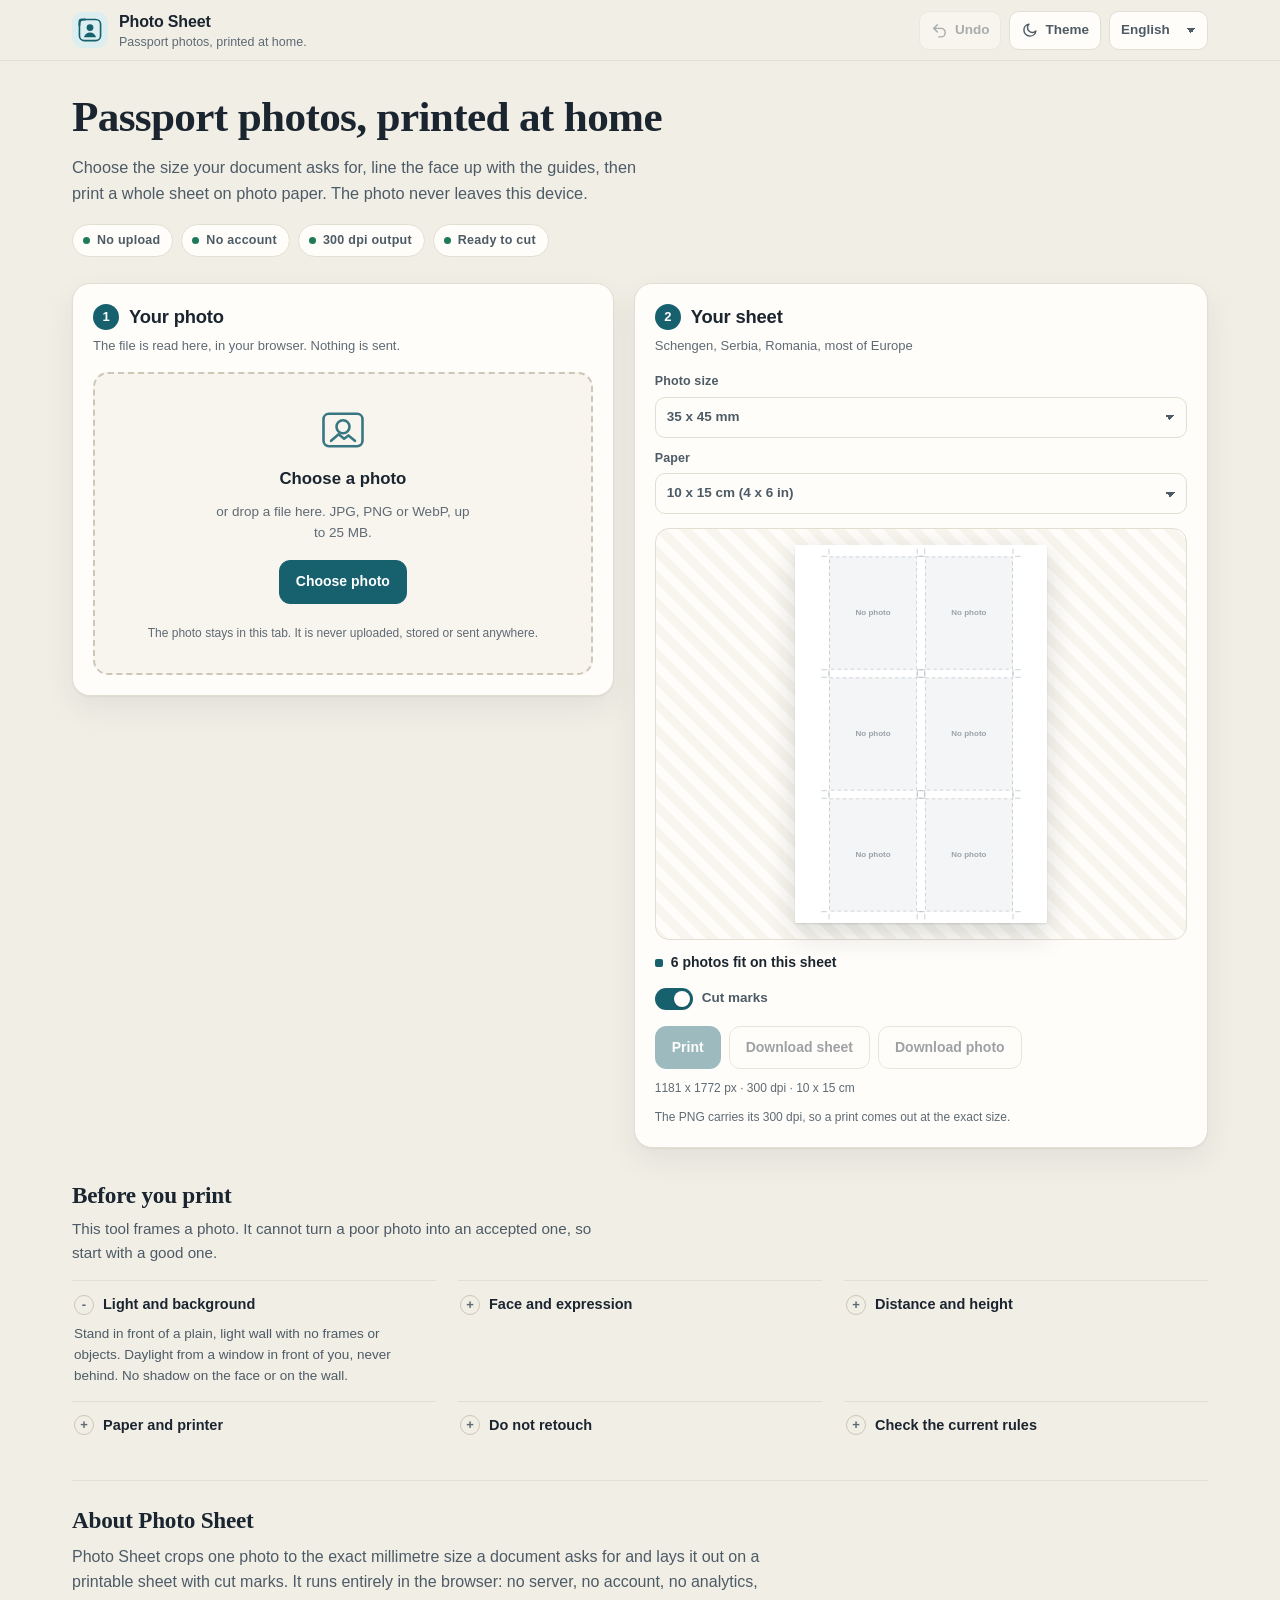
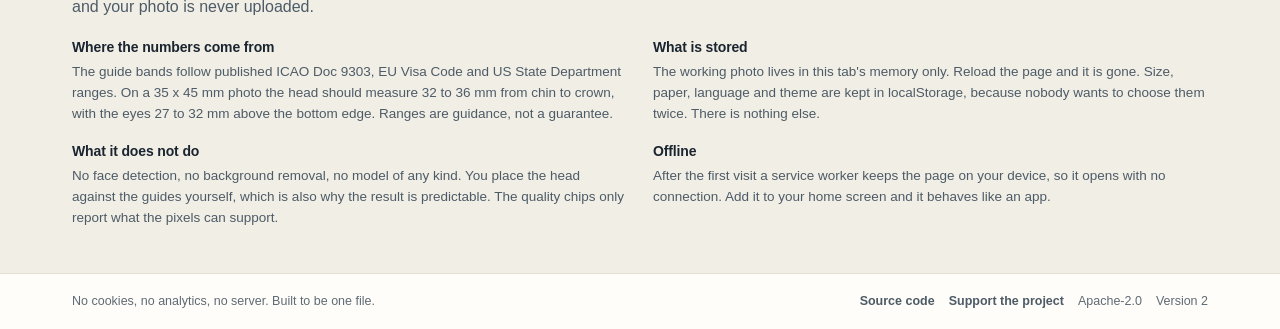
==== index.html @ 42c824bd "Name the sheet download in millimetres and serve pages network first The file was called 100x150cm, " ====
<!DOCTYPE html>
<html lang="en" data-version="2">
<head>
<meta charset="utf-8">
<meta name="viewport" content="width=device-width, initial-scale=1, viewport-fit=cover">
<meta name="color-scheme" content="light dark">
<meta name="theme-color" content="#17616f">
<title>Photo Sheet · passport and ID photos, printed at home</title>
<meta name="description" content="Crop a photo to 35 x 45 mm, 30 x 40 mm or 51 x 51 mm with millimetre guides, then print a full 10 x 15 sheet at 300 dpi. The photo never leaves your browser.">
<meta name="author" content="Kristian Mario Miskovic (TekiDeki)">
<meta name="robots" content="index, follow">
<link rel="canonical" href="https://tekideki.github.io/Photo-Sheet/">
<meta property="og:type" content="website">
<meta property="og:site_name" content="Photo Sheet">
<meta property="og:title" content="Photo Sheet · passport photos, printed at home">
<meta property="og:description" content="Line the face up with millimetre guides, print a 10 x 15 sheet at 300 dpi. No upload, no account, no server.">
<meta property="og:url" content="https://tekideki.github.io/Photo-Sheet/">
<meta property="og:image" content="https://tekideki.github.io/Photo-Sheet/screenshots/og.png">
<meta property="og:image:width" content="1200">
<meta property="og:image:height" content="630">
<meta property="og:locale" content="en_GB">
<meta property="og:locale:alternate" content="ro_RO">
<meta property="og:locale:alternate" content="sr_RS">
<meta name="twitter:card" content="summary_large_image">
<meta name="twitter:title" content="Photo Sheet · passport photos, printed at home">
<meta name="twitter:description" content="Crop to the exact size your document asks for, then print a full sheet. Everything stays in your browser.">
<meta name="twitter:image" content="https://tekideki.github.io/Photo-Sheet/screenshots/og.png">
<link rel="manifest" href="manifest.json">
<link rel="icon" href="favicon.ico" sizes="32x32">
<link rel="icon" href="icons/icon.svg" type="image/svg+xml">
<link rel="apple-touch-icon" href="apple-touch-icon.png">
<style>
/* Photo Sheet · TekiDeki - styles
 * SPDX-License-Identifier: Apache-2.0
 * Copyright 2026 Kristian Mario Miskovic (TekiDeki)
 * No external font, no icon font, no CDN. Everything below is local.
 */

:root {
  --bg: #f1eee6;
  --panel: #fffdf9;
  --panel-2: #f8f5ee;
  --line: #e3ded2;
  --line-strong: #cec6b6;
  --ink: #1b2530;
  --ink-soft: #4d5b66;
  --ink-muted: #5e6a74;
  --accent: #17616f;
  --accent-hover: #124f5b;
  --accent-soft: #dceef0;
  --on-accent: #ffffff;
  --ok: #1f7a5c;
  --ok-soft: #e1f2ea;
  --warn: #a8641a;
  --warn-soft: #f8ecd9;
  --bad: #b3261e;
  --bad-soft: #fbe4e1;
  --stage: #242b32;
  --paper: #ffffff;
  --shadow: 0 1px 2px rgba(27, 37, 48, 0.05), 0 12px 30px rgba(27, 37, 48, 0.07);
  --radius: 18px;
  --radius-sm: 11px;
  --sans: -apple-system, BlinkMacSystemFont, "Segoe UI", Roboto, "Helvetica Neue", Arial, sans-serif;
  --serif: "Iowan Old Style", "Palatino Linotype", Palatino, Georgia, serif;
  --mono: ui-monospace, SFMono-Regular, Menlo, Consolas, "Liberation Mono", monospace;
  color-scheme: light;
}

.theme-dark {
  --bg: #0f1518;
  --panel: #161f23;
  --panel-2: #121a1e;
  --line: #243138;
  --line-strong: #36454d;
  --ink: #e9eff2;
  --ink-soft: #b3c0c7;
  --ink-muted: #81919a;
  --accent: #6cc7d4;
  --accent-hover: #8ad6e0;
  --accent-soft: #14343a;
  --on-accent: #08262b;
  --ok: #5ecfa9;
  --ok-soft: #102e28;
  --warn: #e0a34a;
  --warn-soft: #33270f;
  --bad: #f2978f;
  --bad-soft: #361a18;
  --stage: #080c0e;
  --shadow: 0 1px 2px rgba(0, 0, 0, 0.3), 0 16px 34px rgba(0, 0, 0, 0.28);
  color-scheme: dark;
}

* { box-sizing: border-box; }

html { -webkit-text-size-adjust: 100%; }

body {
  margin: 0;
  background: var(--bg);
  color: var(--ink);
  font-family: var(--sans);
  font-size: 16px;
  line-height: 1.55;
  -webkit-font-smoothing: antialiased;
}

h1, h2, h3 { margin: 0; line-height: 1.2; letter-spacing: -0.01em; }

p { margin: 0; }

a { color: var(--accent); text-decoration-thickness: 1px; text-underline-offset: 2px; }

button, input, select, summary { font: inherit; color: inherit; }

svg { display: block; }

.sr-only {
  position: absolute !important;
  width: 1px; height: 1px;
  padding: 0; margin: -1px;
  overflow: hidden; clip: rect(0 0 0 0); white-space: nowrap; border: 0;
}

.skip-link {
  position: absolute; left: 12px; top: -48px; z-index: 60;
  padding: 10px 16px; border-radius: 0 0 10px 10px;
  background: var(--accent); color: var(--on-accent); font-weight: 600;
  text-decoration: none; transition: top 0.15s ease;
}
.skip-link:focus { top: 0; }

/* ----------------------------------------------------------------- topbar */

.topbar {
  position: sticky; top: 0; z-index: 40;
  background: color-mix(in srgb, var(--bg) 88%, transparent);
  backdrop-filter: saturate(1.4) blur(12px);
  border-bottom: 1px solid var(--line);
}
.topbar-inner {
  max-width: 1180px; margin: 0 auto;
  padding: 10px 22px;
  display: flex; align-items: center; gap: 16px;
}
.brand {
  display: flex; align-items: center; gap: 11px;
  color: var(--ink); text-decoration: none; margin-right: auto; min-width: 0;
}
.brand-mark {
  width: 36px; height: 36px; flex: 0 0 36px;
  display: grid; place-items: center;
  border-radius: 11px;
  background: var(--accent-soft); color: var(--accent);
}
.brand-mark svg { width: 26px; height: 26px; }
.brand-text { display: flex; flex-direction: column; min-width: 0; }
.brand-text > span:first-child { font-weight: 700; letter-spacing: -0.01em; }
.brand-tagline {
  font-size: 12.5px; color: var(--ink-muted); line-height: 1.25;
  white-space: nowrap; overflow: hidden; text-overflow: ellipsis;
}
.topbar-actions { display: flex; align-items: center; gap: 8px; }

.icon-btn {
  display: inline-flex; align-items: center; gap: 7px;
  padding: 8px 11px; border-radius: 10px;
  border: 1px solid var(--line); background: var(--panel);
  color: var(--ink-soft); font-size: 13.5px; font-weight: 600;
  cursor: pointer; transition: background 0.15s ease, border-color 0.15s ease, color 0.15s ease;
}
.icon-btn:hover:not(:disabled) { border-color: var(--line-strong); color: var(--ink); }
.icon-btn:disabled { opacity: 0.45; cursor: default; }
.icon-btn svg {
  width: 17px; height: 17px; fill: none; stroke: currentColor;
  stroke-width: 2; stroke-linecap: round; stroke-linejoin: round;
}
.theme-sun { display: none; }
.theme-dark .theme-sun { display: block; }
.theme-dark .theme-moon { display: none; }

select {
  appearance: none;
  padding: 8px 32px 8px 11px;
  border-radius: 10px;
  border: 1px solid var(--line);
  background-color: var(--panel);
  background-image: linear-gradient(45deg, transparent 50%, currentColor 50%), linear-gradient(135deg, currentColor 50%, transparent 50%);
  background-position: calc(100% - 16px) 52%, calc(100% - 11px) 52%;
  background-size: 5px 5px, 5px 5px;
  background-repeat: no-repeat;
  font-size: 13.5px; font-weight: 600; color: var(--ink-soft);
  cursor: pointer;
}

/* ------------------------------------------------------------------ layout */

.wrap { max-width: 1180px; margin: 0 auto; padding: 30px 22px 44px; }

.intro { max-width: 760px; margin: 0 0 26px; }
.intro h1 {
  font-family: var(--serif);
  font-size: clamp(1.75rem, 1.2rem + 2.3vw, 2.7rem);
  font-weight: 600;
  letter-spacing: -0.015em;
}
.lede { margin-top: 12px; color: var(--ink-soft); font-size: 1.02rem; max-width: 64ch; }
.lede.small { font-size: 0.95rem; }

.claims {
  list-style: none; margin: 18px 0 0; padding: 0;
  display: flex; flex-wrap: wrap; gap: 8px;
}
.claims li {
  display: inline-flex; align-items: center; gap: 7px;
  padding: 6px 12px 6px 10px;
  border-radius: 999px;
  background: var(--panel); border: 1px solid var(--line);
  font-size: 12.5px; font-weight: 600; color: var(--ink-soft);
  letter-spacing: 0.02em;
}
.claims li::before {
  content: ""; width: 7px; height: 7px; border-radius: 50%;
  background: var(--ok);
}

.workspace {
  display: grid;
  grid-template-columns: minmax(0, 1fr) minmax(0, 1.06fr);
  gap: 20px;
  align-items: start;
}

.panel {
  background: var(--panel);
  border: 1px solid var(--line);
  border-radius: var(--radius);
  padding: 20px;
  box-shadow: var(--shadow);
}

.panel-head { margin-bottom: 16px; }
.panel-head h2 {
  display: flex; align-items: center; gap: 10px;
  font-size: 1.15rem; font-weight: 700;
}
.step {
  display: grid; place-items: center;
  width: 26px; height: 26px; flex: 0 0 26px;
  border-radius: 50%;
  background: var(--accent); color: var(--on-accent);
  font-size: 13px; font-weight: 700;
  font-variant-numeric: tabular-nums;
}
.panel-sub { margin-top: 6px; font-size: 13px; color: var(--ink-muted); }

/* ---------------------------------------------------------------- dropzone */

.drop {
  display: flex; flex-direction: column; align-items: center; justify-content: center;
  gap: 10px; text-align: center;
  min-height: 300px; padding: 30px 22px;
  border: 2px dashed var(--line-strong);
  border-radius: 15px;
  background: var(--panel-2);
  transition: border-color 0.15s ease, background 0.15s ease;
}
.drop.dragover { border-color: var(--accent); background: var(--accent-soft); }
.drop.is-hidden { display: none; }
.drop-icon { color: var(--accent); opacity: 0.85; }
.drop-icon svg { width: 52px; height: 52px; }
.drop strong { font-size: 1.05rem; }
.drop-hint { font-size: 13.5px; color: var(--ink-muted); max-width: 34ch; }
.drop .btn { margin-top: 6px; }

/* ------------------------------------------------------------------- stage */

.stage {
  display: flex; justify-content: center;
  padding: 14px;
  border-radius: 14px;
  background:
    radial-gradient(circle at 20% 0%, rgba(255, 255, 255, 0.06), transparent 60%),
    var(--stage);
}
#stageCanvas {
  display: block;
  max-width: 100%;
  height: auto;
  border-radius: 3px;
  cursor: grab;
  touch-action: none;
  box-shadow: 0 6px 22px rgba(0, 0, 0, 0.35);
}
#stageCanvas:active { cursor: grabbing; }

.stage-tools { display: flex; flex-wrap: wrap; gap: 7px; margin-top: 12px; }

.zoom-row {
  display: grid;
  grid-template-columns: auto 30px minmax(0, 1fr) 30px auto;
  align-items: center; gap: 9px;
  margin-top: 12px;
}
.zoom-row label { font-size: 13px; font-weight: 600; color: var(--ink-soft); }
.round-btn {
  width: 30px; height: 30px; border-radius: 50%;
  border: 1px solid var(--line); background: var(--panel-2);
  color: var(--ink-soft); font-size: 17px; font-weight: 600; line-height: 1;
  cursor: pointer; display: grid; place-items: center;
}
.round-btn:hover { border-color: var(--line-strong); color: var(--ink); }
input[type="range"] {
  -webkit-appearance: none; appearance: none;
  width: 100%; height: 26px; background: transparent; cursor: pointer;
}
input[type="range"]::-webkit-slider-runnable-track {
  height: 5px; border-radius: 999px; background: var(--line-strong);
}
input[type="range"]::-webkit-slider-thumb {
  -webkit-appearance: none; appearance: none;
  width: 19px; height: 19px; margin-top: -7px;
  border-radius: 50%; background: var(--accent);
  border: 2px solid var(--panel);
  box-shadow: 0 1px 4px rgba(0, 0, 0, 0.25);
}
input[type="range"]::-moz-range-track { height: 5px; border-radius: 999px; background: var(--line-strong); }
input[type="range"]::-moz-range-thumb {
  width: 17px; height: 17px; border-radius: 50%;
  background: var(--accent); border: 2px solid var(--panel);
}
.zoom-value {
  font-family: var(--mono); font-size: 12.5px; color: var(--ink-soft);
  min-width: 46px; text-align: right;
}

.chips { list-style: none; display: flex; flex-wrap: wrap; gap: 7px; margin: 12px 0 0; padding: 0; }
.chip {
  display: inline-flex; align-items: center; gap: 7px;
  padding: 5px 11px; border-radius: 999px;
  border: 1px solid var(--line);
  background: var(--panel-2);
  font-size: 12.5px; font-weight: 600; color: var(--ink-soft);
}
.chip .dot { width: 7px; height: 7px; border-radius: 50%; background: var(--ink-muted); }
.chip[data-state="good"] { border-color: color-mix(in srgb, var(--ok) 35%, var(--line)); }
.chip[data-state="good"] .dot { background: var(--ok); }
.chip[data-state="warn"] { background: var(--warn-soft); border-color: color-mix(in srgb, var(--warn) 35%, var(--line)); }
.chip[data-state="warn"] .dot { background: var(--warn); }
.chip[data-state="bad"] { background: var(--bad-soft); border-color: color-mix(in srgb, var(--bad) 40%, var(--line)); }
.chip[data-state="bad"] .dot { background: var(--bad); }

.hint { margin-top: 10px; font-size: 12.5px; color: var(--ink-muted); }

/* ------------------------------------------------------------------ sheet */

.fields { display: grid; gap: 11px; margin-bottom: 14px; }
.field { display: grid; gap: 5px; }
.field > span { font-size: 12.5px; font-weight: 700; color: var(--ink-soft); letter-spacing: 0.01em; }
.field select { width: 100%; padding-top: 9px; padding-bottom: 9px; }
.field-custom {
  grid-template-columns: 1fr 1fr; gap: 9px;
  padding: 10px; border-radius: 12px; background: var(--panel-2); border: 1px solid var(--line);
}
.sub-field { display: grid; gap: 4px; }
.sub-field span { font-size: 12px; color: var(--ink-muted); font-weight: 600; }
input[type="number"] {
  width: 100%; padding: 8px 10px;
  border-radius: 9px; border: 1px solid var(--line);
  background: var(--panel); color: var(--ink);
  font-variant-numeric: tabular-nums;
}

.sheet-stage {
  display: flex; justify-content: center;
  padding: 16px;
  border-radius: 14px;
  background:
    repeating-linear-gradient(45deg, var(--panel-2) 0 9px, var(--panel) 9px 18px);
  border: 1px solid var(--line);
}
#sheetCanvas {
  display: block; max-width: 100%; height: auto;
  background: var(--paper);
  box-shadow: 0 10px 30px rgba(20, 30, 40, 0.16), 0 1px 2px rgba(20, 30, 40, 0.12);
  border-radius: 2px;
}

.count {
  margin-top: 12px; font-size: 14px; font-weight: 600; color: var(--ink);
  display: flex; align-items: center; gap: 8px;
}
.count::before {
  content: ""; width: 8px; height: 8px; border-radius: 2px;
  background: var(--accent);
}

.toggles { display: flex; flex-wrap: wrap; gap: 18px; margin: 14px 0 4px; }
.toggles-stage { margin: 12px 0 0; }
.switch { display: inline-flex; align-items: center; gap: 9px; font-size: 13.5px; font-weight: 600; color: var(--ink-soft); cursor: pointer; }
.switch input { position: absolute; opacity: 0; width: 1px; height: 1px; }
.switch-track {
  position: relative; width: 38px; height: 22px; flex: 0 0 38px;
  border-radius: 999px; background: var(--line-strong);
  transition: background 0.15s ease;
}
.switch-track::after {
  content: ""; position: absolute; top: 3px; left: 3px;
  width: 16px; height: 16px; border-radius: 50%;
  background: var(--panel);
  box-shadow: 0 1px 3px rgba(0, 0, 0, 0.2);
  transition: transform 0.15s ease;
}
.switch input:checked + .switch-track { background: var(--accent); }
.switch input:checked + .switch-track::after { transform: translateX(16px); }
.switch input:focus-visible + .switch-track { outline: 2px solid var(--accent); outline-offset: 2px; }

.actions { display: flex; flex-wrap: wrap; gap: 8px; margin-top: 16px; }

.btn {
  display: inline-flex; align-items: center; justify-content: center; gap: 7px;
  padding: 10px 16px;
  border-radius: 11px;
  border: 1px solid var(--line-strong);
  background: var(--panel);
  color: var(--ink);
  font-size: 14px; font-weight: 650;
  cursor: pointer;
  transition: background 0.15s ease, border-color 0.15s ease, transform 0.05s ease;
}
.btn:hover:not(:disabled) { border-color: var(--ink-muted); }
.btn:active:not(:disabled) { transform: translateY(1px); }
.btn:disabled { opacity: 0.42; cursor: not-allowed; }
.btn-primary {
  background: var(--accent); border-color: var(--accent); color: var(--on-accent);
}
.btn-primary:hover:not(:disabled) { background: var(--accent-hover); border-color: var(--accent-hover); }
.btn-sm { padding: 7px 12px; font-size: 13px; border-radius: 9px; }
.btn-quiet { border-color: transparent; background: transparent; color: var(--ink-muted); }
.btn-quiet:hover:not(:disabled) { color: var(--ink); background: var(--panel-2); }

.tiny { font-size: 12px; color: var(--ink-muted); margin-top: 10px; }

/* ------------------------------------------------------------------- tips */

.tips { margin-top: 34px; }
.tips h2 { font-family: var(--serif); font-size: 1.45rem; font-weight: 600; }
.tips .lede { margin-top: 8px; margin-bottom: 16px; }
.tips-grid {
  display: grid; grid-template-columns: repeat(3, minmax(0, 1fr));
  gap: 0 22px;
}
.tips details {
  border-top: 1px solid var(--line);
  padding: 12px 2px 14px;
}
.tips summary {
  cursor: pointer; font-weight: 650; font-size: 14.5px;
  list-style: none; display: flex; align-items: center; gap: 9px;
}
.tips summary::-webkit-details-marker { display: none; }
.tips summary::before {
  content: "+"; width: 18px; height: 18px; flex: 0 0 18px;
  display: grid; place-items: center;
  border-radius: 50%; border: 1px solid var(--line-strong);
  font-size: 13px; line-height: 1; color: var(--ink-muted);
}
.tips details[open] summary::before { content: "-"; }
.tips details p { margin-top: 8px; font-size: 13.5px; color: var(--ink-soft); max-width: 46ch; }

/* ------------------------------------------------------------------ about */

.about {
  margin-top: 30px; padding-top: 26px;
  border-top: 1px solid var(--line);
}
.about h2 { font-family: var(--serif); font-size: 1.45rem; font-weight: 600; }
.about > p { margin-top: 10px; color: var(--ink-soft); max-width: 78ch; }
.about-grid {
  display: grid; grid-template-columns: repeat(2, minmax(0, 1fr));
  gap: 18px 26px; margin-top: 20px;
}
.about-grid h3 { font-size: 14px; font-weight: 700; }
.about-grid p { margin-top: 6px; font-size: 13.5px; color: var(--ink-soft); }

/* ------------------------------------------------------------------- foot */

.foot { border-top: 1px solid var(--line); background: var(--panel); }
.foot-inner {
  max-width: 1180px; margin: 0 auto; padding: 18px 22px;
  display: flex; flex-wrap: wrap; align-items: center; gap: 10px 22px;
  font-size: 12.5px; color: var(--ink-muted);
}
.foot-note { margin-right: auto; }
.foot-links { display: flex; flex-wrap: wrap; align-items: center; gap: 14px; }
.foot-links a { color: var(--ink-soft); text-decoration: none; font-weight: 600; }
.foot-links a:hover { color: var(--accent); }

/* ------------------------------------------------------------------ toast */

.toast {
  position: fixed; left: 50%; bottom: 22px; z-index: 50;
  transform: translate(-50%, 16px);
  padding: 10px 18px; border-radius: 999px;
  background: var(--ink); color: var(--bg);
  font-size: 13.5px; font-weight: 600;
  opacity: 0; pointer-events: none;
  transition: opacity 0.18s ease, transform 0.18s ease;
  box-shadow: 0 10px 26px rgba(0, 0, 0, 0.25);
}
.toast.is-on { opacity: 1; transform: translate(-50%, 0); }

/* ------------------------------------------------------------------- misc */

:focus-visible { outline: 3px solid var(--accent); outline-offset: 2px; border-radius: 6px; }

[hidden] { display: none !important; }

@media (prefers-reduced-motion: reduce) {
  * { transition-duration: 0.01ms !important; animation-duration: 0.01ms !important; }
}

/* ------------------------------------------------------------- responsive */

@media (max-width: 980px) {
  .workspace { grid-template-columns: minmax(0, 1fr); }
  .tips-grid { grid-template-columns: repeat(2, minmax(0, 1fr)); }
}

@media (max-width: 720px) {
  .wrap { padding: 22px 15px 34px; }
  .topbar-inner { padding: 9px 15px; gap: 10px; }
  .icon-btn span { display: none; }
  .icon-btn { padding: 8px 9px; }
  .brand-tagline { display: none; }
  .panel { padding: 16px; border-radius: 15px; }
  .drop { min-height: 250px; padding: 24px 16px; }
  .about-grid { grid-template-columns: minmax(0, 1fr); }
  .tips-grid { grid-template-columns: minmax(0, 1fr); }
  #stageCanvas { max-height: 60vh; width: auto; }
}

@media (max-width: 430px) {
  .zoom-row { grid-template-columns: 30px minmax(0, 1fr) 30px auto; }
  .zoom-row label { grid-column: 1 / -1; }
  .btn { padding: 10px 13px; font-size: 13.5px; }
  .field-custom { grid-template-columns: minmax(0, 1fr); }
}

/* ------------------------------------------------------------------ print */

@page { size: 100mm 150mm; margin: 0; }

.print-area { display: none; }

@media print {
  html, body { margin: 0; padding: 0; background: #fff; }
  body > *:not(.print-area) { display: none !important; }
  .print-area { display: block !important; }
  .print-area img { display: block; width: 100%; height: 100%; }
}
</style>
<style id="pageStyle">@page { size: 100mm 150mm; margin: 0; }</style>
<script type="application/ld+json">
{"@context":"https://schema.org","@type":"WebApplication","name":"Photo Sheet","applicationCategory":"MultimediaApplication","operatingSystem":"Any (web browser)","url":"https://tekideki.github.io/Photo-Sheet/","description":"Passport and ID photo cropper with millimetre guides that prints a ready to cut sheet at 300 dpi. Photos never leave the browser.","offers":{"@type":"Offer","price":"0","priceCurrency":"EUR"},"author":{"@type":"Person","name":"Kristian Mario Miskovic","alternateName":"TekiDeki"},"license":"https://www.apache.org/licenses/LICENSE-2.0","isAccessibleForFree":true}
</script>
</head>
<body>

<a class="skip-link" href="#main" data-i18n="skipToContent">Skip to content</a>

<header class="topbar">
  <div class="topbar-inner">
    <a class="brand" href="#main">
      <span class="brand-mark" aria-hidden="true">
        <svg viewBox="0 0 32 32"><rect x="3" y="3" width="26" height="26" rx="6" fill="none" stroke="currentColor" stroke-width="2"/><circle cx="16" cy="13" r="4.2" fill="currentColor"/><path d="M8.5 25c1.2-4 4-6 7.5-6s6.3 2 7.5 6" fill="currentColor"/><path d="M3 10V6a3 3 0 0 1 3-3h4" fill="none" stroke="currentColor" stroke-width="2.4" stroke-linecap="round"/></svg>
      </span>
      <span class="brand-text">
        <span>Photo Sheet</span>
        <span class="brand-tagline" data-i18n="tagline">Passport photos, printed at home.</span>
      </span>
    </a>

    <div class="topbar-actions">
      <button type="button" class="icon-btn" id="undoBtn" disabled data-i18n-title="undoTip" title="Undo the last crop change">
        <svg viewBox="0 0 24 24" aria-hidden="true"><path d="M9 14 4 9l5-5"/><path d="M4 9h10a6 6 0 0 1 0 12h-3"/></svg>
        <span data-i18n="undo">Undo</span>
      </button>
      <button type="button" class="icon-btn" id="themeBtn" data-i18n-title="themeToggle" title="Switch light or dark theme">
        <svg class="theme-moon" viewBox="0 0 24 24" aria-hidden="true"><path d="M21 12.8A8.5 8.5 0 1 1 11.2 3a6.8 6.8 0 0 0 9.8 9.8Z"/></svg>
        <svg class="theme-sun" viewBox="0 0 24 24" aria-hidden="true"><circle cx="12" cy="12" r="4"/><path d="M12 2v2M12 20v2M2 12h2M20 12h2M4.9 4.9l1.4 1.4M17.7 17.7l1.4 1.4M19.1 4.9l-1.4 1.4M6.3 17.7l-1.4 1.4"/></svg>
        <span data-i18n="theme">Theme</span>
      </button>
      <label class="sr-only" for="langSelect" data-i18n="language">Language</label>
      <select id="langSelect" aria-label="Language" data-i18n-aria-label="language">
        <option value="en">English</option>
        <option value="ro">Română</option>
        <option value="sr-latn">Srpski</option>
        <option value="sr-cyrl">Српски</option>
      </select>
    </div>
  </div>
</header>

<main id="main" class="wrap">

  <section class="intro">
    <h1 data-i18n="h1">Passport photos, printed at home</h1>
    <p class="lede" data-i18n="lede">Choose the size your document asks for, line the face up with the guides, then print a whole sheet on photo paper. The photo never leaves this device.</p>
    <ul class="claims">
      <li data-i18n="claimNoUpload">No upload</li>
      <li data-i18n="claimNoAccount">No account</li>
      <li data-i18n="claim300">300 dpi output</li>
      <li data-i18n="claimPaper">Ready to cut</li>
    </ul>
  </section>

  <div class="workspace">

    <section class="panel panel-photo" id="photoPanel" aria-labelledby="photoHead">
      <header class="panel-head">
        <h2 id="photoHead"><span class="step" aria-hidden="true">1</span><span data-i18n="step1">Your photo</span></h2>
        <p class="panel-sub" data-i18n="step1Sub">Nothing is uploaded. The file is read locally by the browser.</p>
      </header>

      <div class="drop" id="dropZone">
        <div class="drop-icon" aria-hidden="true">
          <svg viewBox="0 0 48 48"><rect x="6" y="9" width="36" height="30" rx="5" fill="none" stroke="currentColor" stroke-width="2.4"/><circle cx="24" cy="21" r="6" fill="none" stroke="currentColor" stroke-width="2.4"/><path d="M13 34l7-6 5 4 4-3 6 5" fill="none" stroke="currentColor" stroke-width="2.4" stroke-linecap="round" stroke-linejoin="round"/></svg>
        </div>
        <strong data-i18n="dropTitle">Choose a photo</strong>
        <span class="drop-hint" data-i18n="dropHint">or drop a file here. JPG, PNG or WebP, up to 25 MB.</span>
        <button type="button" class="btn btn-primary" id="pickBtn" data-i18n="pickBtn">Choose photo</button>
        <input type="file" id="fileInput" class="sr-only" accept="image/jpeg,image/png,image/webp,image/*" aria-label="Photo file" data-i18n-aria-label="fileAria">
        <p class="tiny" data-i18n="dropPrivacy">The photo stays in this tab. It is never uploaded, stored or sent anywhere.</p>
      </div>

      <div class="stage-block" id="stageBlock" hidden>
        <div class="stage" id="stage">
          <canvas id="stageCanvas" tabindex="0" role="img" aria-label="Crop preview" data-i18n-aria-label="stageAria"></canvas>
        </div>

        <div class="stage-tools">
          <button type="button" class="btn btn-sm" id="rotateBtn" data-i18n="rotateBtn">Rotate 90</button>
          <button type="button" class="btn btn-sm" id="flipBtn" data-i18n="flipBtn">Flip</button>
          <button type="button" class="btn btn-sm" id="resetBtn" data-i18n="resetBtn">Reset crop</button>
          <button type="button" class="btn btn-sm btn-quiet" id="replaceBtn" data-i18n="replaceBtn">Replace</button>
          <button type="button" class="btn btn-sm btn-quiet" id="removeBtn" data-i18n="removeBtn">Remove</button>
        </div>

        <div class="zoom-row">
          <label for="zoomRange" data-i18n="zoomLabel">Zoom</label>
          <button type="button" class="round-btn" id="zoomOutBtn" data-i18n-aria-label="zoomOutAria" aria-label="Zoom out">-</button>
          <input type="range" id="zoomRange" min="1" max="3" step="0.01" value="1" data-i18n-aria-label="zoomLabel" aria-label="Zoom">
          <button type="button" class="round-btn" id="zoomInBtn" data-i18n-aria-label="zoomInAria" aria-label="Zoom in">+</button>
          <output class="zoom-value" id="zoomValue" for="zoomRange">100%</output>
        </div>

        <ul class="chips" id="chips">
          <li class="chip" id="chipResolution" data-state="good"><span class="dot" aria-hidden="true"></span><span class="chip-text">Full resolution</span></li>
          <li class="chip" id="chipBackground" data-state="good"><span class="dot" aria-hidden="true"></span><span class="chip-text">Background even</span></li>
          <li class="chip" id="chipSharpness" data-state="good"><span class="dot" aria-hidden="true"></span><span class="chip-text">Sharp</span></li>
        </ul>

        <div class="toggles toggles-stage">
          <label class="switch">
            <input type="checkbox" id="guidesToggle" checked>
            <span class="switch-track" aria-hidden="true"></span>
            <span data-i18n="guidesToggle">Guides</span>
          </label>
        </div>

        <p class="hint" data-i18n="hintDrag">Drag the photo to move it. Arrow keys nudge, Shift moves further.</p>
      </div>
    </section>

    <section class="panel panel-sheet" id="sheetPanel" aria-labelledby="sheetHead">
      <header class="panel-head">
        <h2 id="sheetHead"><span class="step" aria-hidden="true">2</span><span data-i18n="step2">Your sheet</span></h2>
        <p class="panel-sub" id="presetNote">Schengen, Serbia, Romania, most of Europe</p>
      </header>

      <div class="fields">
        <label class="field">
          <span data-i18n="presetLabel">Photo size</span>
          <select id="presetSelect"></select>
        </label>
        <div class="field field-custom" id="customField" hidden>
          <label class="sub-field">
            <span data-i18n="customW">Width (mm)</span>
            <input type="number" id="customW" min="15" max="150" step="0.5" value="35" inputmode="decimal">
          </label>
          <label class="sub-field">
            <span data-i18n="customH">Height (mm)</span>
            <input type="number" id="customH" min="15" max="150" step="0.5" value="45" inputmode="decimal">
          </label>
        </div>
        <label class="field">
          <span data-i18n="sheetLabel">Paper</span>
          <select id="sheetSelect"></select>
        </label>
      </div>

      <div class="sheet-stage" id="sheetStage">
        <canvas id="sheetCanvas" role="img" aria-label="Sheet preview" data-i18n-aria-label="sheetAria"></canvas>
      </div>

      <p class="count" id="countText">6 photos fit on this sheet</p>

      <div class="toggles">
        <label class="switch">
          <input type="checkbox" id="cutMarksToggle" checked>
          <span class="switch-track" aria-hidden="true"></span>
          <span data-i18n="cutMarksToggle">Cut marks</span>
        </label>
      </div>

      <div class="actions">
        <button type="button" class="btn btn-primary" id="printBtn" disabled data-i18n="printBtn">Print</button>
        <button type="button" class="btn" id="sheetBtn" disabled data-i18n="sheetBtn">Download sheet</button>
        <button type="button" class="btn" id="photoBtn" disabled data-i18n="photoBtn">Download photo</button>
      </div>

      <p class="tiny" id="sizeText">1181 x 1772 px · 300 dpi · 10 x 15 cm</p>
      <p class="tiny" data-i18n="downloadNote">The PNG carries its 300 dpi, so a print comes out at the exact size.</p>
    </section>
  </div>

  <section class="tips" aria-labelledby="tipsHead">
    <h2 id="tipsHead" data-i18n="tipsTitle">Before you print</h2>
    <p class="lede small" data-i18n="tipsIntro">This tool frames a photo. It cannot turn a poor photo into an accepted one, so start with a good one.</p>
    <div class="tips-grid">
      <details open>
        <summary data-i18n="tip1t">Light and background</summary>
        <p data-i18n="tip1b">Stand in front of a plain, light wall with no picture frames or door frames. Daylight from a window in front of you, never behind. No shadow on the face or on the wall.</p>
      </details>
      <details>
        <summary data-i18n="tip2t">Face and expression</summary>
        <p data-i18n="tip2b">Look straight into the lens, mouth closed, neutral expression, both eyes visible. Hair away from the eyebrows. No glasses for EU documents since 2015.</p>
      </details>
      <details>
        <summary data-i18n="tip3t">Distance and height</summary>
        <p data-i18n="tip3b">Ask someone to hold the phone at your eye level, about 1.5 m away, and to step back until your head and shoulders fill the frame. A selfie at arm's length distorts the face.</p>
      </details>
      <details>
        <summary data-i18n="tip4t">Paper and printer</summary>
        <p data-i18n="tip4b">Use glossy or matte photo paper at 10 x 15 cm and print at 100 percent. Turn off "fit to page". Plain office paper is not accepted.</p>
      </details>
      <details>
        <summary data-i18n="tip5t">Do not retouch</summary>
        <p data-i18n="tip5b">No smoothing, no whitened eyes, no replaced background. Retouched photos are rejected. Cropping and scaling are fine, changing the face is not.</p>
      </details>
      <details>
        <summary data-i18n="tip6t">Check the current rules</summary>
        <p data-i18n="tip6b">Rules differ by country and change over time. The authority that issues your document decides. When in doubt, ask them before you print twenty copies.</p>
      </details>
    </div>
  </section>

  <section class="about" id="about" aria-labelledby="aboutHead">
    <h2 id="aboutHead" data-i18n="aboutTitle">About Photo Sheet</h2>
    <p data-i18n="aboutBody">Photo Sheet crops one photo to the exact millimetre size a document asks for and lays it out on a printable sheet with cut marks. It runs entirely in the browser: no server, no account, no analytics, and no network request after the page loads.</p>
    <div class="about-grid">
      <div>
        <h3 data-i18n="aboutRangesT">Where the numbers come from</h3>
        <p data-i18n="aboutRanges">The guide bands follow published ICAO Doc 9303, EU Visa Code and US State Department ranges. On a 35 x 45 mm photo the head should measure 32 to 36 mm from chin to crown, with the eyes 27 to 32 mm above the bottom edge. Ranges are guidance, not a guarantee.</p>
      </div>
      <div>
        <h3 data-i18n="aboutPrivacyT">What is stored</h3>
        <p data-i18n="aboutPrivacy">The working photo lives in this tab's memory only. Reload the page and it is gone. Size, paper, language and theme are kept in localStorage, because nobody wants to choose them twice. There is nothing else.</p>
      </div>
      <div>
        <h3 data-i18n="aboutLimitsT">What it does not do</h3>
        <p data-i18n="aboutLimits">No face detection, no background removal, no AI. You place the head against the guides yourself, which is also why the result is predictable. The quality chips only report what the pixels can support.</p>
      </div>
      <div>
        <h3 data-i18n="aboutOfflineT">Offline</h3>
        <p data-i18n="aboutOffline">After the first visit a service worker keeps the page on your device, so it opens with no connection. Add it to your home screen and it behaves like an app.</p>
      </div>
    </div>
  </section>

</main>

<footer class="foot">
  <div class="foot-inner">
    <p class="foot-note" data-i18n="footerNote">No cookies, no analytics, no server. Built to be one file.</p>
    <p class="foot-links">
      <a href="https://github.com/TekiDeki/Photo-Sheet" target="_blank" rel="noopener noreferrer" data-i18n="source">Source code</a>
      <a href="https://paypal.me/TekiDeki" target="_blank" rel="noopener noreferrer" data-i18n="support">Support the project</a>
      <span data-i18n="licenseShort">Apache-2.0</span>
      <span id="versionText">Version 1</span>
    </p>
  </div>
</footer>

<div class="toast" id="toast" role="status" aria-live="polite"></div>

<div class="print-area" id="printArea" aria-hidden="true">
  <img id="printImage" alt="">
</div>

<script>
/* Photo Sheet · TekiDeki - crop and print maths
 * SPDX-License-Identifier: Apache-2.0
 * Copyright 2026 Kristian Mario Miskovic (TekiDeki)
 *
 * Pure functions only. No DOM, no storage, no network. The page and the Node
 * test suite load exactly this file, so the numbers the browser prints are the
 * numbers the tests check.
 */
(function (root, factory) {
  if (typeof module === 'object' && module.exports) {
    module.exports = factory();
  } else {
    root.PS = factory();
  }
}(typeof self !== 'undefined' ? self : this, function () {
  'use strict';

  var MM_PER_INCH = 25.4;
  var DPI = 300;
  var MAX_ZOOM = 3;
  var MIN_ZOOM = 1;

  /* Photo standards. Distances in millimetres.
   * head: chin to crown. eye: from the bottom edge. gap: crown to top edge.
   * Ranges come from published ICAO, EU Visa Code and US State Department
   * guidance; the issuing authority always has the last word. */
  var PRESETS = [
    {
      id: 'std35',
      key: 'preset35',
      w: 35,
      h: 45,
      headMin: 32,
      headMax: 36,
      eyeMin: 27,
      eyeMax: 32,
      gapMin: 2,
      gapMax: 5
    },
    {
      id: 'us51',
      key: 'presetUS',
      w: 51,
      h: 51,
      headMin: 25,
      headMax: 35,
      eyeMin: 28,
      eyeMax: 35,
      gapMin: 2,
      gapMax: 6
    },
    {
      id: 'ro30',
      key: 'presetRO',
      w: 30,
      h: 40,
      headMin: 28,
      headMax: 32,
      eyeMin: 24,
      eyeMax: 28,
      gapMin: 2,
      gapMax: 5
    }
  ];

  var SHEETS = [
    { id: 's10x15', key: 'sheet10x15', w: 100, h: 150, short: '10 x 15 cm' },
    { id: 's13x18', key: 'sheet13x18', w: 130, h: 180, short: '13 x 18 cm' },
    { id: 'a4', key: 'sheetA4', w: 210, h: 297, short: 'A4' }
  ];

  function round(value, places) {
    var factor = Math.pow(10, places || 0);
    return Math.round(value * factor) / factor;
  }

  function mmToPx(mm, dpi) {
    return Math.round(mm * (dpi || DPI) / MM_PER_INCH);
  }

  function pxToMm(px, dpi) {
    return px * MM_PER_INCH / (dpi || DPI);
  }

  function clamp(value, low, high) {
    if (value < low) return low;
    if (value > high) return high;
    return value;
  }

  function customPreset(widthMm, heightMm) {
    var w = clamp(Number(widthMm) || 35, 15, 150);
    var h = clamp(Number(heightMm) || 45, 15, 150);
    return {
      id: 'custom',
      key: 'presetCustom',
      w: w,
      h: h,
      headMin: round(h * 0.71, 1),
      headMax: round(h * 0.8, 1),
      eyeMin: round(h * 0.6, 1),
      eyeMax: round(h * 0.71, 1),
      gapMin: round(h * 0.044, 1),
      gapMax: round(h * 0.111, 1)
    };
  }

  function getPreset(id, customW, customH) {
    for (var i = 0; i < PRESETS.length; i++) {
      if (PRESETS[i].id === id) return PRESETS[i];
    }
    return customPreset(customW, customH);
  }

  function getSheet(id) {
    for (var i = 0; i < SHEETS.length; i++) {
      if (SHEETS[i].id === id) return SHEETS[i];
    }
    return SHEETS[0];
  }

  /* Three horizontal guides, in millimetres from the top edge:
   * where the crown, the eyes and the chin should land. */
  function guides(preset) {
    return {
      crown: [preset.gapMin, preset.gapMax],
      eyes: [preset.h - preset.eyeMax, preset.h - preset.eyeMin],
      chin: [preset.gapMin + preset.headMin, preset.gapMax + preset.headMax]
    };
  }

  /* How many photos fit, and where. Margins and gaps in millimetres. */
  function layout(preset, sheet, margin, gap) {
    var m = typeof margin === 'number' ? margin : 4;
    var g = typeof gap === 'number' ? gap : 3;
    var usableW = sheet.w - 2 * m;
    var usableH = sheet.h - 2 * m;
    var cols = Math.floor((usableW + g) / (preset.w + g));
    var rows = Math.floor((usableH + g) / (preset.h + g));
    if (cols < 0) cols = 0;
    if (rows < 0) rows = 0;
    var count = cols * rows;
    var blockW = cols > 0 ? cols * preset.w + (cols - 1) * g : 0;
    var blockH = rows > 0 ? rows * preset.h + (rows - 1) * g : 0;
    var x0 = (sheet.w - blockW) / 2;
    var y0 = (sheet.h - blockH) / 2;
    var cells = [];
    for (var r = 0; r < rows; r++) {
      for (var c = 0; c < cols; c++) {
        cells.push({
          x: round(x0 + c * (preset.w + g), 3),
          y: round(y0 + r * (preset.h + g), 3),
          w: preset.w,
          h: preset.h
        });
      }
    }
    return {
      cols: cols,
      rows: rows,
      count: count,
      blockW: round(blockW, 3),
      blockH: round(blockH, 3),
      x0: round(x0, 3),
      y0: round(y0, 3),
      cells: cells,
      margin: m,
      gap: g
    };
  }

  function rotatedSize(w, h, rot) {
    var turns = ((rot % 360) + 360) % 360;
    if (turns % 180 === 0) return { w: w, h: h };
    return { w: h, h: w };
  }

  /* Scale that makes the photo exactly cover the frame at zoom 1. */
  function coverScale(imgW, imgH, frameW, frameH, rot) {
    var size = rotatedSize(imgW, imgH, rot);
    if (!size.w || !size.h) return 1;
    return Math.max(frameW / size.w, frameH / size.h);
  }

  function clampZoom(zoom) {
    return clamp(Number(zoom) || 1, MIN_ZOOM, MAX_ZOOM);
  }

  function normalizeRot(rot) {
    return ((Number(rot) || 0) % 360 + 360) % 360;
  }

  /* Offsets are stored as a fraction of the frame, so a preview and a 413 px
   * export land on the same part of the photo. */
  function clampOffset(tf, imgW, imgH, frameW, frameH) {
    var zoom = clampZoom(tf.zoom);
    var scale = coverScale(imgW, imgH, frameW, frameH, tf.rot) * zoom;
    var size = rotatedSize(imgW, imgH, tf.rot);
    var slackX = Math.max(0, (size.w * scale - frameW) / 2) / frameW;
    var slackY = Math.max(0, (size.h * scale - frameH) / 2) / frameH;
    var x = clamp(Number(tf.ox) || 0, -slackX, slackX);
    var y = clamp(Number(tf.oy) || 0, -slackY, slackY);
    return { x: x === 0 ? 0 : x, y: y === 0 ? 0 : y };
  }

  function defaultTransform() {
    return { zoom: 1, ox: 0, oy: 0, rot: 0, flip: false };
  }

  function sanitizeTransform(input, imgW, imgH, frameW, frameH) {
    var tf = input || {};
    var out = {
      zoom: clampZoom(tf.zoom),
      ox: Number(tf.ox) || 0,
      oy: Number(tf.oy) || 0,
      rot: normalizeRot(tf.rot),
      flip: !!tf.flip
    };
    var clamped = clampOffset(out, imgW, imgH, frameW, frameH);
    out.ox = clamped.x === 0 ? 0 : clamped.x;
    out.oy = clamped.y === 0 ? 0 : clamped.y;
    return out;
  }

  /* Draw one cell. The frame is in device pixels and the context origin must
   * already sit at the cell's top left corner. */
  function drawFrame(ctx, image, frameW, frameH, tf) {
    var zoom = clampZoom(tf.zoom);
    var scale = coverScale(image.width, image.height, frameW, frameH, tf.rot) * zoom;
    ctx.save();
    ctx.translate(frameW / 2 + (Number(tf.ox) || 0) * frameW,
                  frameH / 2 + (Number(tf.oy) || 0) * frameH);
    ctx.rotate(normalizeRot(tf.rot) * Math.PI / 180);
    ctx.scale(tf.flip ? -scale : scale, scale);
    ctx.drawImage(image, -image.width / 2, -image.height / 2);
    ctx.restore();
  }

  /* Is there enough source detail for the exported print? */
  function resolution(imgW, imgH, frameW, frameH, zoom, rot) {
    var scale = coverScale(imgW, imgH, frameW, frameH, rot) * clampZoom(zoom);
    /* Source pixels available for every printed pixel. Below one means the
     * printer would be inventing detail. */
    var perOutput = 1 / scale;
    var state = perOutput >= 0.98 ? 'good' : perOutput >= 0.67 ? 'warn' : 'bad';
    return {
      perOutput: round(perOutput, 2),
      state: state,
      megapixels: round(imgW * imgH / 1000000, 1)
    };
  }

  /* ---- small statistics helpers used by the quality checks ---- */

  function stats(values) {
    var n = values.length;
    if (!n) return { mean: 0, sd: 0, min: 0, max: 0 };
    var sum = 0, i;
    for (i = 0; i < n; i++) sum += values[i];
    var mean = sum / n;
    var acc = 0;
    for (i = 0; i < n; i++) {
      var d = values[i] - mean;
      acc += d * d;
    }
    var min = values[0], max = values[0];
    for (i = 1; i < n; i++) {
      if (values[i] < min) min = values[i];
      if (values[i] > max) max = values[i];
    }
    return { mean: mean, sd: Math.sqrt(acc / n), min: min, max: max };
  }

  /* Uniform background test, one sample set per corner of the crop.
   * Comparing the corners is robust: a strand of hair in one corner is normal,
   * while a wall that is bright on one side and grey on the other is not. */
  function background(regions) {
    if (!regions || !regions.length) return { mean: 0, score: 0, spread: 0, state: 'warn', light: false };
    var means = [];
    var worst = 0;
    var all = 0;
    var count = 0;
    for (var r = 0; r < regions.length; r++) {
      var pixels = regions[r] || [];
      if (!pixels.length) continue;
      var lum = [];
      for (var i = 0; i < pixels.length; i++) {
        var p = pixels[i];
        lum.push(0.2126 * p[0] + 0.7152 * p[1] + 0.0722 * p[2]);
      }
      var s = stats(lum);
      means.push(s.mean);
      if (s.sd > worst) worst = s.sd;
      all += s.mean * lum.length;
      count += lum.length;
    }
    if (!means.length) return { mean: 0, score: 0, spread: 0, state: 'warn', light: false };
    var spread = Math.max.apply(null, means) - Math.min.apply(null, means);
    var mean = all / count;
    var state = 'good';
    if (worst > 30 || spread > 42) state = 'bad';
    else if (worst > 18 || spread > 24) state = 'warn';
    return {
      mean: round(mean, 0),
      score: round(worst, 1),
      spread: round(spread, 1),
      state: state,
      light: mean >= 150
    };
  }

  /* Variance of the Laplacian on a greyscale crop, a cheap sharpness hint.
   * gray: flat array of 0..255 values, width and height included. */
  function sharpness(gray, width, height) {
    if (!width || !height || gray.length < width * height) return { score: 0, state: 'warn' };
    var total = 0, total2 = 0, count = 0;
    for (var y = 1; y < height - 1; y++) {
      for (var x = 1; x < width - 1; x++) {
        var i = y * width + x;
        var lap = 4 * gray[i] - gray[i - 1] - gray[i + 1] - gray[i - width] - gray[i + width];
        total += lap;
        total2 += lap * lap;
        count++;
      }
    }
    if (!count) return { score: 0, state: 'warn' };
    var mean = total / count;
    var variance = total2 / count - mean * mean;
    var state = variance >= 120 ? 'good' : variance >= 45 ? 'warn' : 'bad';
    return { score: round(variance, 1), state: state };
  }

  /* ---- PNG resolution metadata ---- */

  var CRC_TABLE = null;

  function crcTable() {
    if (CRC_TABLE) return CRC_TABLE;
    var table = new Uint32Array(256);
    for (var n = 0; n < 256; n++) {
      var c = n;
      for (var k = 0; k < 8; k++) {
        c = (c & 1) ? (0xEDB88320 ^ (c >>> 1)) : (c >>> 1);
      }
      table[n] = c >>> 0;
    }
    CRC_TABLE = table;
    return table;
  }

  function crc32(bytes) {
    var table = crcTable();
    var crc = 0xFFFFFFFF;
    for (var i = 0; i < bytes.length; i++) {
      crc = table[(crc ^ bytes[i]) & 0xFF] ^ (crc >>> 8);
    }
    return (crc ^ 0xFFFFFFFF) >>> 0;
  }

  function u32(value) {
    return [value >>> 24 & 255, value >>> 16 & 255, value >>> 8 & 255, value & 255];
  }

  /* Insert a pHYs chunk right after IHDR so viewers and printers know the
   * physical size of the PNG. Without it a 413 x 531 file is just pixels. */
  function pngWithDpi(bytes, dpi) {
    if (!bytes || bytes.length < 33) return bytes;
    var signature = [137, 80, 78, 71, 13, 10, 26, 10];
    for (var i = 0; i < 8; i++) {
      if (bytes[i] !== signature[i]) return bytes;
    }
    var ppm = Math.round((dpi || DPI) / 0.0254);
    var type = [112, 72, 89, 115]; /* pHYs */
    var data = u32(ppm).concat(u32(ppm)).concat([1]);
    var chunk = u32(9).concat(type).concat(data);
    var crc = crc32(new Uint8Array(chunk.slice(4)));
    chunk = chunk.concat(u32(crc));
    var head = Array.prototype.slice.call(bytes, 0, 33);
    var tail = Array.prototype.slice.call(bytes, 33);
    return new Uint8Array(head.concat(chunk, tail));
  }

  function formatBytes(bytes) {
    if (bytes < 1024) return bytes + ' B';
    if (bytes < 1024 * 1024) return round(bytes / 1024, 0) + ' kB';
    return round(bytes / (1024 * 1024), 1) + ' MB';
  }

  return {
    MM_PER_INCH: MM_PER_INCH,
    DPI: DPI,
    MIN_ZOOM: MIN_ZOOM,
    MAX_ZOOM: MAX_ZOOM,
    PRESETS: PRESETS,
    SHEETS: SHEETS,
    mmToPx: mmToPx,
    pxToMm: pxToMm,
    clamp: clamp,
    round: round,
    getPreset: getPreset,
    getSheet: getSheet,
    customPreset: customPreset,
    guides: guides,
    layout: layout,
    rotatedSize: rotatedSize,
    coverScale: coverScale,
    clampZoom: clampZoom,
    clampOffset: clampOffset,
    normalizeRot: normalizeRot,
    defaultTransform: defaultTransform,
    sanitizeTransform: sanitizeTransform,
    drawFrame: drawFrame,
    resolution: resolution,
    stats: stats,
    background: background,
    sharpness: sharpness,
    crc32: crc32,
    pngWithDpi: pngWithDpi,
    formatBytes: formatBytes
  };
}));
</script>
<script>
/* Generated by build.py from src/i18n/locales.json. Do not edit. */
window.TD_LOCALES = {
  "en": {"aboutBody": "Photo Sheet crops one photo to the exact millimetre size a document asks for and lays it out on a printable sheet with cut marks. It runs entirely in the browser: no server, no account, no analytics, and your photo is never uploaded.", "aboutLimits": "No face detection, no background removal, no model of any kind. You place the head against the guides yourself, which is also why the result is predictable. The quality chips only report what the pixels can support.", "aboutLimitsT": "What it does not do", "aboutOffline": "After the first visit a service worker keeps the page on your device, so it opens with no connection. Add it to your home screen and it behaves like an app.", "aboutOfflineT": "Offline", "aboutPrivacy": "The working photo lives in this tab's memory only. Reload the page and it is gone. Size, paper, language and theme are kept in localStorage, because nobody wants to choose them twice. There is nothing else.", "aboutPrivacyT": "What is stored", "aboutRanges": "The guide bands follow published ICAO Doc 9303, EU Visa Code and US State Department ranges. On a 35 x 45 mm photo the head should measure 32 to 36 mm from chin to crown, with the eyes 27 to 32 mm above the bottom edge. Ranges are guidance, not a guarantee.", "aboutRangesT": "Where the numbers come from", "aboutTitle": "About Photo Sheet", "bgBad": "Edges not plain", "bgDark": "Background looks dark", "bgGood": "Background even", "bgTipBad": "The top corners should be plain wall. A busy background, a shadow, or a crop that cuts into the hair shows up here.", "bgTipGood": "The edges look like a plain, evenly lit surface.", "bgWarn": "Background uneven", "claim300": "300 dpi output", "claimNoAccount": "No account", "claimNoUpload": "No upload", "claimPaper": "Ready to cut", "countMany": "{count} photos fit on this sheet", "countNone": "This size does not fit on the chosen paper.", "countOne": "1 photo fits on this sheet", "customH": "Height (mm)", "customW": "Width (mm)", "cutMarksToggle": "Cut marks", "downloadNote": "The PNG carries its 300 dpi, so a print comes out at the exact size.", "dropHint": "or drop a file here. JPG, PNG or WebP, up to 25 MB.", "dropPrivacy": "The photo stays in this tab. It is never uploaded, stored or sent anywhere.", "dropTitle": "Choose a photo", "emptyCell": "No photo", "errLoad": "The photo could not be opened.", "errSize": "That file is larger than 25 MB.", "errType": "That file is not an image. Use JPG, PNG or WebP.", "fileAria": "Choose a photo file", "flipBtn": "Flip", "footerNote": "No cookies, no analytics, no server. Built to be one file.", "guideChin": "chin", "guideCrown": "crown", "guideEyes": "eyes", "guidesToggle": "Guides", "h1": "Passport photos, printed at home", "hintDrag": "Drag the photo to move it. Arrow keys nudge, Shift moves further.", "language": "Interface language", "lede": "Choose the size your document asks for, line the face up with the guides, then print a whole sheet on photo paper. The photo never leaves this device.", "licenseShort": "Apache-2.0", "nothingToUndo": "Nothing to undo", "photoBtn": "Download photo", "pickBtn": "Choose photo", "preset35": "35 x 45 mm", "preset35Note": "Schengen, Serbia, Romania, most of Europe", "presetCustom": "Custom size", "presetCustomNote": "Enter the size your authority asks for.", "presetLabel": "Photo size", "presetRO": "30 x 40 mm", "presetRONote": "Romanian ID card, 3 x 4 cm", "presetUS": "51 x 51 mm", "presetUSNote": "United States, 2 x 2 inches", "printBtn": "Print", "removeBtn": "Remove", "replaceBtn": "Replace", "resBad": "Too small for print", "resGood": "Full resolution", "resTipBad": "The crop is enlarged a lot. Use a bigger photo or zoom out.", "resTipGood": "This crop has enough pixels for 300 dpi.", "resTipWarn": "The crop is slightly enlarged. Printable, a little softer.", "resWarn": "Slightly upscaled", "resetBtn": "Reset crop", "rotateBtn": "Rotate 90", "sharpBad": "May be blurry", "sharpGood": "Sharp", "sharpTipBad": "The crop looks soft. Hold still and use more light.", "sharpTipGood": "Edges in the crop look crisp.", "sharpWarn": "Slightly soft", "sheet10x15": "10 x 15 cm (4 x 6 in)", "sheet13x18": "13 x 18 cm (5 x 7 in)", "sheetA4": "A4 (21 x 29.7 cm)", "sheetAria": "Preview of the printed sheet", "sheetBtn": "Download sheet", "sheetLabel": "Paper", "sizeText": "{w} x {h} px · 300 dpi · {sheet}", "skipToContent": "Skip to content", "source": "Source code", "stageAria": "Crop preview. Drag to move the photo, arrow keys to nudge.", "step1": "Your photo", "step1Sub": "The file is read here, in your browser. Nothing is sent.", "step2": "Your sheet", "support": "Support the project", "tagline": "Passport photos, printed at home.", "theme": "Theme", "themeToggle": "Switch light or dark theme", "tip1b": "Stand in front of a plain, light wall with no frames or objects. Daylight from a window in front of you, never behind. No shadow on the face or on the wall.", "tip1t": "Light and background", "tip2b": "Look straight into the lens, mouth closed, neutral expression, both eyes visible. Hair away from the eyebrows. No glasses for EU documents since 2015.", "tip2t": "Face and expression", "tip3b": "Ask someone to hold the phone at your eye level, about 1.5 m away, until your head and shoulders fill the frame. A selfie at arm's length distorts the face.", "tip3t": "Distance and height", "tip4b": "Use glossy or matte photo paper at 10 x 15 cm and print at 100 percent. Turn off fit to page. Plain office paper is not accepted.", "tip4t": "Paper and printer", "tip5b": "No smoothing, no whitened eyes, no replaced background. Retouched photos are rejected. Cropping and scaling are fine, changing the face is not.", "tip5t": "Do not retouch", "tip6b": "Rules differ by country and change over time. The authority that issues your document decides. When in doubt, ask them before printing twenty copies.", "tip6t": "Check the current rules", "tipsIntro": "This tool frames a photo. It cannot turn a poor photo into an accepted one, so start with a good one.", "tipsTitle": "Before you print", "toastPhoto": "Photo saved", "toastPrint": "Preparing the sheet for print", "toastReady": "Photo loaded", "toastRemoved": "Photo removed", "toastSheet": "Sheet saved", "toastUndo": "Crop undone", "undo": "Undo", "undoTip": "Undo the last crop change", "versionText": "Version {version}", "zoomInAria": "Zoom in", "zoomLabel": "Zoom", "zoomOutAria": "Zoom out"},
  "ro": {"aboutBody": "Photo Sheet decupează o fotografie la dimensiunea exactă cerută de document și o așază pe o coală printabilă, cu linii de tăiere. Rulează complet în browser: fără server, fără cont, fără analytics, iar fotografia nu este urcată niciodată.", "aboutLimits": "Fără detectarea feței, fără eliminarea fundalului, fără modele. Tu așezi capul în ghidaje, iar de aceea rezultatul este previzibil. Etichetele de calitate raportează doar ce pot susține pixelii.", "aboutLimitsT": "Ce nu face", "aboutOffline": "După prima vizită, un service worker păstrează pagina pe dispozitiv, așa că se deschide fără conexiune. Adaugă-o pe ecranul principal și se comportă ca o aplicație.", "aboutOfflineT": "Offline", "aboutPrivacy": "Fotografia de lucru stă doar în memoria acestui tab. Reîncarci pagina și dispare. Dimensiunea, hârtia, limba și tema rămân în localStorage, pentru că nimeni nu vrea să le aleagă de două ori. Nimic altceva.", "aboutPrivacyT": "Ce se salvează", "aboutRanges": "Benzile de ghidaj urmează intervalele publicate în ICAO Doc 9303, Codul de Vize al UE și ghidurile Departamentului de Stat al SUA. La o fotografie de 35 x 45 mm, capul ar trebui să aibă între 32 și 36 mm de la bărbie la creștet, cu ochii la 27 până la 32 mm de marginea de jos. Intervalele sunt orientative, nu o garanție.", "aboutRangesT": "De unde vin cifrele", "aboutTitle": "Despre Photo Sheet", "bgBad": "Marginile nu sunt simple", "bgDark": "Fundalul pare închis", "bgGood": "Fundal uniform", "bgTipBad": "Colțurile de sus ar trebui să fie perete simplu. Un fundal aglomerat, o umbră sau un decupaj care intră în păr apar aici.", "bgTipGood": "Marginile arată ca o suprafață simplă, luminată uniform.", "bgWarn": "Fundal neuniform", "claim300": "Ieșire la 300 dpi", "claimNoAccount": "Fără cont", "claimNoUpload": "Fără upload", "claimPaper": "Gata de tăiat", "countMany": "Pe această coală încap {count} fotografii", "countNone": "Această dimensiune nu încape pe hârtia aleasă.", "countOne": "Pe această coală încape 1 fotografie", "customH": "Înălțime (mm)", "customW": "Lățime (mm)", "cutMarksToggle": "Linii de tăiere", "downloadNote": "PNG-ul are 300 dpi înscriși, așa că printul iese exact la dimensiunea cerută.", "dropHint": "sau trage fișierul aici. JPG, PNG sau WebP, până la 25 MB.", "dropPrivacy": "Fotografia rămâne în acest tab. Nu este urcată, salvată sau trimisă nicăieri.", "dropTitle": "Alege o fotografie", "emptyCell": "Fără fotografie", "errLoad": "Fotografia nu a putut fi deschisă.", "errSize": "Fișierul are mai mult de 25 MB.", "errType": "Fișierul nu este o imagine. Folosește JPG, PNG sau WebP.", "fileAria": "Alege un fișier fotografie", "flipBtn": "Oglindește", "footerNote": "Fără cookie-uri, fără analytics, fără server. Construit să fie un singur fișier.", "guideChin": "bărbie", "guideCrown": "creștet", "guideEyes": "ochi", "guidesToggle": "Ghidaje", "h1": "Fotografii pentru acte, printate acasă", "hintDrag": "Trage fotografia ca să o muți. Tastele săgeți mută fin, Shift mută mai mult.", "language": "Limba interfeței", "lede": "Alege dimensiunea cerută de document, aliniază fața cu ghidajele și printează o coală întreagă pe hârtie foto. Fotografia nu pleacă niciodată de pe acest dispozitiv.", "licenseShort": "Apache-2.0", "nothingToUndo": "Nu e nimic de anulat", "photoBtn": "Descarcă fotografia", "pickBtn": "Alege fotografia", "preset35": "35 x 45 mm", "preset35Note": "Schengen, Serbia, România, cea mai mare parte a Europei", "presetCustom": "Dimensiune personalizată", "presetCustomNote": "Introdu dimensiunea cerută de autoritatea ta.", "presetLabel": "Dimensiunea fotografiei", "presetRO": "30 x 40 mm", "presetRONote": "Carte de identitate românească, 3 x 4 cm", "presetUS": "51 x 51 mm", "presetUSNote": "Statele Unite, 2 x 2 inci", "printBtn": "Printează", "removeBtn": "Elimină", "replaceBtn": "Înlocuiește", "resBad": "Prea mică pentru print", "resGood": "Rezoluție completă", "resTipBad": "Decupajul este mult mărit. Folosește o fotografie mai mare sau micșorează zoomul.", "resTipGood": "Decupajul are destui pixeli pentru 300 dpi.", "resTipWarn": "Decupajul este puțin mărit. Se poate printa, dar e mai moale.", "resWarn": "Ușor mărită", "resetBtn": "Resetează decupajul", "rotateBtn": "Rotește 90", "sharpBad": "Posibil neclară", "sharpGood": "Clară", "sharpTipBad": "Decupajul pare moale. Stai nemișcat și folosește mai multă lumină.", "sharpTipGood": "Marginile din decupaj arată clar.", "sharpWarn": "Puțin moale", "sheet10x15": "10 x 15 cm (4 x 6 in)", "sheet13x18": "13 x 18 cm (5 x 7 in)", "sheetA4": "A4 (21 x 29,7 cm)", "sheetAria": "Previzualizarea colii de print", "sheetBtn": "Descarcă coala", "sheetLabel": "Hârtie", "sizeText": "{w} x {h} px · 300 dpi · {sheet}", "skipToContent": "Sari la conținut", "source": "Cod sursă", "stageAria": "Previzualizarea decupajului. Trage pentru a muta fotografia, tastele săgeți mută fin.", "step1": "Fotografia ta", "step1Sub": "Fișierul este citit aici, în browser. Nimic nu este trimis.", "step2": "Coala ta", "support": "Susține proiectul", "tagline": "Fotografii pentru acte, printate acasă.", "theme": "Temă", "themeToggle": "Comută tema deschisă sau închisă", "tip1b": "Stai în fața unui perete simplu și luminos, fără rame sau obiecte. Lumină de zi dintr-o fereastră din față, niciodată din spate. Fără umbre pe față sau pe perete.", "tip1t": "Lumină și fundal", "tip2b": "Privește drept în obiectiv, gura închisă, expresie neutră, ambii ochi vizibili. Părul lăsat departe de sprâncene. Fără ochelari pentru documentele UE din 2015.", "tip2t": "Față și expresie", "tip3b": "Roagă pe cineva să țină telefonul la nivelul ochilor, la aproximativ 1,5 m, până când capul și umerii umplu cadrul. Un selfie la lungimea brațului deformează fața.", "tip3t": "Distanță și înălțime", "tip4b": "Folosește hârtie foto lucioasă sau mată de 10 x 15 cm și printează la 100 la sută. Oprește opțiunea de potrivire la pagină. Hârtia simplă de birou nu este acceptată.", "tip4t": "Hârtie și imprimantă", "tip5b": "Fără netezire, fără albirea ochilor, fără fundal înlocuit. Fotografiile retușate sunt respinse. Decupajul și scalarea sunt permise, schimbarea feței nu.", "tip5t": "Fără retușuri", "tip6b": "Regulile diferă de la țară la țară și se schimbă în timp. Autoritatea care emite documentul decide. La dubii, întreabă înainte să printezi douăzeci de copii.", "tip6t": "Verifică regulile actuale", "tipsIntro": "Unealta încadrează o fotografie. Nu poate transforma o poză slabă într-una acceptată, deci pornește de la una bună.", "tipsTitle": "Înainte de print", "toastPhoto": "Fotografia a fost salvată", "toastPrint": "Se pregătește coala pentru print", "toastReady": "Fotografie încărcată", "toastRemoved": "Fotografie eliminată", "toastSheet": "Coala a fost salvată", "toastUndo": "Decupaj anulat", "undo": "Anulează", "undoTip": "Anulează ultima modificare a decupajului", "versionText": "Versiunea {version}", "zoomInAria": "Mărește", "zoomLabel": "Zoom", "zoomOutAria": "Micșorează"},
  "sr-latn": {"aboutBody": "Photo Sheet iseca jednu fotografiju na tačnu veličinu u milimetrima koju dokument traži i slaže je na tabak spreman za štampu, sa linijama rezanja. Radi potpuno u pregledaču: bez servera, bez naloga, bez analitike, i fotografija se nikada ne otprema.", "aboutLimits": "Bez prepoznavanja lica, bez uklanjanja pozadine, bez modela. Sam postavljaš glavu u vodiče, i zato je rezultat predvidljiv. Oznake kvaliteta samo javljaju šta pikseli mogu da podrže.", "aboutLimitsT": "Šta ne radi", "aboutOffline": "Posle prve posete service worker čuva stranicu na uređaju, pa se otvara i bez veze. Dodaj je na početni ekran i ponaša se kao aplikacija.", "aboutOfflineT": "Bez veze", "aboutPrivacy": "Radna fotografija živi samo u memoriji ovog taba. Osvježi stranicu i nestaje. Veličina, papir, jezik i tema ostaju u localStorage, jer niko ne želi da ih bira dva puta. Ništa drugo.", "aboutPrivacyT": "Šta se čuva", "aboutRanges": "Trake vodiča prate objavljene raspone iz ICAO Doc 9303, Viznog kodeksa EU i uputstava Stejt departmenta. Na fotografiji 35 x 45 mm glava treba da bude 32 do 36 mm od brade do temena, a oči 27 do 32 mm od donje ivice. Rasponi su smernica, ne garancija.", "aboutRangesT": "Odakle dolaze brojevi", "aboutTitle": "O alatki Photo Sheet", "bgBad": "Ivice nisu čiste", "bgDark": "Pozadina deluje tamno", "bgGood": "Pozadina ujednačena", "bgTipBad": "Gornji uglovi treba da budu ravan zid. Pretrpana pozadina, senka ili isečak koji ulazi u kosu pokazaće se ovde.", "bgTipGood": "Ivice izgledaju kao ravna, ravnomerno osvetljena površina.", "bgWarn": "Pozadina neujednačena", "claim300": "Izlaz na 300 dpi", "claimNoAccount": "Bez naloga", "claimNoUpload": "Bez otpremanja", "claimPaper": "Spremno za rezanje", "countMany": "Na ovaj tabak staje {count} fotografija", "countNone": "Ova veličina ne staje na izabrani papir.", "countOne": "Na ovaj tabak staje 1 fotografija", "customH": "Visina (mm)", "customW": "Širina (mm)", "cutMarksToggle": "Linije rezanja", "downloadNote": "PNG nosi svojih 300 dpi, pa štampa izlazi tačno na traženu veličinu.", "dropHint": "ili je prevuci ovde. JPG, PNG ili WebP, do 25 MB.", "dropPrivacy": "Fotografija ostaje u ovom tabu. Nikada se ne otprema, ne čuva i ne šalje nigde.", "dropTitle": "Izaberi fotografiju", "emptyCell": "Bez fotografije", "errLoad": "Fotografija nije mogla da se otvori.", "errSize": "Datoteka je veća od 25 MB.", "errType": "Ta datoteka nije slika. Koristi JPG, PNG ili WebP.", "fileAria": "Izaberi datoteku sa fotografijom", "flipBtn": "Zrcali", "footerNote": "Bez kolačića, bez analitike, bez servera. Napravljeno da bude jedna datoteka.", "guideChin": "brada", "guideCrown": "teme", "guideEyes": "oči", "guidesToggle": "Vodiči", "h1": "Fotografije za dokumenta, štampane kod kuće", "hintDrag": "Prevuci fotografiju da je pomeriš. Strelice pomeraju fino, Shift pomera više.", "language": "Jezik interfejsa", "lede": "Izaberi veličinu koju tvoj dokument traži, poravnaj lice sa vodičima i odštampaj ceo tabak na foto papiru. Fotografija nikada ne napušta ovaj uređaj.", "licenseShort": "Apache-2.0", "nothingToUndo": "Nema šta da se poništi", "photoBtn": "Preuzmi fotografiju", "pickBtn": "Izaberi fotografiju", "preset35": "35 x 45 mm", "preset35Note": "Šengen, Srbija, Rumunija, veći deo Evrope", "presetCustom": "Prilagođena veličina", "presetCustomNote": "Unesi veličinu koju tvoj organ traži.", "presetLabel": "Veličina fotografije", "presetRO": "30 x 40 mm", "presetRONote": "Rumunska lična karta, 3 x 4 cm", "presetUS": "51 x 51 mm", "presetUSNote": "Sjedinjene Države, 2 x 2 inča", "printBtn": "Štampaj", "removeBtn": "Ukloni", "replaceBtn": "Zameni", "resBad": "Premalo za štampu", "resGood": "Puna rezolucija", "resTipBad": "Isečak je mnogo uvećan. Koristi veću fotografiju ili smanji uvećanje.", "resTipGood": "Isečak ima dovoljno piksela za 300 dpi.", "resTipWarn": "Isečak je malo uvećan. Može da se štampa, ali je mekši.", "resWarn": "Malo uvećano", "resetBtn": "Poništi isecanje", "rotateBtn": "Rotiraj 90", "sharpBad": "Možda mutna", "sharpGood": "Oštra", "sharpTipBad": "Isečak deluje mekano. Stani mirno i koristi više svetla.", "sharpTipGood": "Ivice u isečku izgledaju oštro.", "sharpWarn": "Malo mekša", "sheet10x15": "10 x 15 cm (4 x 6 inča)", "sheet13x18": "13 x 18 cm (5 x 7 inča)", "sheetA4": "A4 (21 x 29,7 cm)", "sheetAria": "Pregled tabaka za štampu", "sheetBtn": "Preuzmi tabak", "sheetLabel": "Papir", "sizeText": "{w} x {h} px · 300 dpi · {sheet}", "skipToContent": "Pređi na sadržaj", "source": "Izvorni kod", "stageAria": "Pregled isečka. Prevuci da pomeriš fotografiju, strelice pomeraju fino.", "step1": "Tvoja fotografija", "step1Sub": "Datoteka se čita ovde, u pregledaču. Ništa se ne šalje.", "step2": "Tvoj tabak", "support": "Podrži projekat", "tagline": "Fotografije za dokumenta, štampane kod kuće.", "theme": "Tema", "themeToggle": "Prebaci svetlu ili tamnu temu", "tip1b": "Stani ispred ravnog, svetlog zida bez ramova i predmeta. Dnevno svetlo kroz prozor ispred tebe, nikada iza. Bez senke na licu ili na zidu.", "tip1t": "Svetlo i pozadina", "tip2b": "Gledaj pravo u objektiv, usta zatvorena, neutralan izraz, oba oka vidljiva. Kosa sklonjena sa obrva. Bez naočara za dokumente EU od 2015.", "tip2t": "Lice i izraz", "tip3b": "Zamoli nekoga da drži telefon u visini tvojih očiju, oko 1,5 m dalje, dok glava i ramena ne ispune kadar. Selfi na dužini ruke iskrivljuje lice.", "tip3t": "Rastojanje i visina", "tip4b": "Koristi sjajni ili mat foto papir od 10 x 15 cm i štampaj na 100 posto. Isključi prilagođavanje stranici. Običan kancelarijski papir se ne prihvata.", "tip4t": "Papir i štampač", "tip5b": "Bez zaglađivanja, bez beljenja očiju, bez zamenjene pozadine. Retuširane fotografije se odbijaju. Isecanje i skaliranje su u redu, menjanje lica nije.", "tip5t": "Bez retuša", "tip6b": "Pravila se razlikuju po zemljama i menjaju se. Organ koji izdaje dokument odlučuje. Kad nisi siguran, pitaj pre nego što odštampaš dvadeset kopija.", "tip6t": "Proveri važeća pravila", "tipsIntro": "Ova alatka uokviruje fotografiju. Ne može lošu sliku pretvoriti u prihvaćenu, zato kreni od dobre.", "tipsTitle": "Pre štampe", "toastPhoto": "Fotografija je sačuvana", "toastPrint": "Priprema tabaka za štampu", "toastReady": "Fotografija je učitana", "toastRemoved": "Fotografija je uklonjena", "toastSheet": "Tabak je sačuvan", "toastUndo": "Isecanje je poništeno", "undo": "Poništi", "undoTip": "Poništi poslednju izmenu isecanja", "versionText": "Verzija {version}", "zoomInAria": "Povećaj uvećanje", "zoomLabel": "Uvećanje", "zoomOutAria": "Smanji uvećanje"},
  "sr-cyrl": {"aboutBody": "Photo Sheet исеца једну фотографију на тачну величину у милиметрима коју документ тражи и слаже је на табак спреман за штампу, са линијама резања. Ради потпуно у прегледачу: без сервера, без налога, без аналитике, и фотографија се никада не отпрема.", "aboutLimits": "Без препознавања лица, без уклањања позадине, без модела. Сам постављаш главу у водиче, и зато је резултат предвидљив. Ознаке квалитета само јављају шта пиксели могу да подрже.", "aboutLimitsT": "Шта не ради", "aboutOffline": "После прве посете сервице wоркер чува страницу на уређају, па се отвара и без везе. Додај је на почетни екран и понаша се као апликација.", "aboutOfflineT": "Без везе", "aboutPrivacy": "Радна фотографија живи само у меморији овог таба. Освјежи страницу и нестаје. Величина, папир, језик и тема остају у localStorage, јер нико не жели да их бира два пута. Ништа друго.", "aboutPrivacyT": "Шта се чува", "aboutRanges": "Траке водича прате објављене распоне из ICAO Doc 9303, Визног кодекса EU и упутстава Стејт департмента. На фотографији 35 x 45 мм глава треба да буде 32 до 36 мм од браде до темена, а очи 27 до 32 мм од доње ивице. Распони су смерница, не гаранција.", "aboutRangesT": "Одакле долазе бројеви", "aboutTitle": "О алатки Photo Sheet", "bgBad": "Ивице нису чисте", "bgDark": "Позадина делује тамно", "bgGood": "Позадина уједначена", "bgTipBad": "Горњи углови треба да буду раван зид. Претрпана позадина, сенка или исечак који улази у косу показаће се овде.", "bgTipGood": "Ивице изгледају као равна, равномерно осветљена површина.", "bgWarn": "Позадина неуједначена", "claim300": "Излаз на 300 dpi", "claimNoAccount": "Без налога", "claimNoUpload": "Без отпремања", "claimPaper": "Спремно за резање", "countMany": "На овај табак стаје {count} фотографија", "countNone": "Ова величина не стаје на изабрани папир.", "countOne": "На овај табак стаје 1 фотографија", "customH": "Висина (мм)", "customW": "Ширина (мм)", "cutMarksToggle": "Линије резања", "downloadNote": "PNG носи својих 300 dpi, па штампа излази тачно на тражену величину.", "dropHint": "или је превуци овде. JPG, PNG или WebP, до 25 MB.", "dropPrivacy": "Фотографија остаје у овом табу. Никада се не отпрема, не чува и не шаље нигде.", "dropTitle": "Изабери фотографију", "emptyCell": "Без фотографије", "errLoad": "Фотографија није могла да се отвори.", "errSize": "Датотека је већа од 25 MB.", "errType": "Та датотека није слика. Користи JPG, PNG или WebP.", "fileAria": "Изабери датотеку са фотографијом", "flipBtn": "Зрцали", "footerNote": "Без колачића, без аналитике, без сервера. Направљено да буде једна датотека.", "guideChin": "брада", "guideCrown": "теме", "guideEyes": "очи", "guidesToggle": "Водичи", "h1": "Фотографије за документа, штампане код куће", "hintDrag": "Превуци фотографију да је помериш. Стрелице померају фино, Shift помера више.", "language": "Језик интерфејса", "lede": "Изабери величину коју твој документ тражи, поравнај лице са водичима и одштампај цео табак на фото папиру. Фотографија никада не напушта овај уређај.", "licenseShort": "Apache-2.0", "nothingToUndo": "Нема шта да се поништи", "photoBtn": "Преузми фотографију", "pickBtn": "Изабери фотографију", "preset35": "35 x 45 мм", "preset35Note": "Шенген, Србија, Румунија, већи део Европе", "presetCustom": "Прилагођена величина", "presetCustomNote": "Унеси величину коју твој орган тражи.", "presetLabel": "Величина фотографије", "presetRO": "30 x 40 мм", "presetRONote": "Румунска лична карта, 3 x 4 цм", "presetUS": "51 x 51 мм", "presetUSNote": "Сједињене Државе, 2 x 2 инча", "printBtn": "Штампај", "removeBtn": "Уклони", "replaceBtn": "Замени", "resBad": "Премало за штампу", "resGood": "Пуна резолуција", "resTipBad": "Исечак је много увећан. Користи већу фотографију или смањи увећање.", "resTipGood": "Исечак има довољно пиксела за 300 dpi.", "resTipWarn": "Исечак је мало увећан. Може да се штампа, али је мекши.", "resWarn": "Мало увећано", "resetBtn": "Поништи исецање", "rotateBtn": "Ротирај 90", "sharpBad": "Можда мутна", "sharpGood": "Оштра", "sharpTipBad": "Исечак делује мекано. Стани мирно и користи више светла.", "sharpTipGood": "Ивице у исечку изгледају оштро.", "sharpWarn": "Мало мекша", "sheet10x15": "10 x 15 цм (4 x 6 инча)", "sheet13x18": "13 x 18 цм (5 x 7 инча)", "sheetA4": "A4 (21 x 29,7 цм)", "sheetAria": "Преглед табака за штампу", "sheetBtn": "Преузми табак", "sheetLabel": "Папир", "sizeText": "{w} x {h} px · 300 dpi · {sheet}", "skipToContent": "Пређи на садржај", "source": "Изворни код", "stageAria": "Преглед исечка. Превуци да помериш фотографију, стрелице померају фино.", "step1": "Твоја фотографија", "step1Sub": "Датотека се чита овде, у прегледачу. Ништа се не шаље.", "step2": "Твој табак", "support": "Подржи пројекат", "tagline": "Фотографије за документа, штампане код куће.", "theme": "Тема", "themeToggle": "Пребаци светлу или тамну тему", "tip1b": "Стани испред равног, светлог зида без рамова и предмета. Дневно светло кроз прозор испред тебе, никада иза. Без сенке на лицу или на зиду.", "tip1t": "Светло и позадина", "tip2b": "Гледај право у објектив, уста затворена, неутралан израз, оба ока видљива. Коса склоњена са обрва. Без наочара за документе EU од 2015.", "tip2t": "Лице и израз", "tip3b": "Замоли некога да држи телефон у висини твојих очију, око 1,5 м даље, док глава и рамена не испуне кадар. Селфи на дужини руке искривљује лице.", "tip3t": "Растојање и висина", "tip4b": "Користи сјајни или мат фото папир од 10 x 15 цм и штампај на 100 посто. Искључи прилагођавање страници. Обичан канцеларијски папир се не прихвата.", "tip4t": "Папир и штампач", "tip5b": "Без заглађивања, без бељења очију, без замењене позадине. Ретуширане фотографије се одбијају. Исецање и скалирање су у реду, мењање лица није.", "tip5t": "Без ретуша", "tip6b": "Правила се разликују по земљама и мењају се. Орган који издаје документ одлучује. Кад ниси сигуран, питај пре него што одштампаш двадесет копија.", "tip6t": "Провери важећа правила", "tipsIntro": "Ова алатка уоквирује фотографију. Не може лошу слику претворити у прихваћену, зато крени од добре.", "tipsTitle": "Пре штампе", "toastPhoto": "Фотографија је сачувана", "toastPrint": "Припрема табака за штампу", "toastReady": "Фотографија је учитана", "toastRemoved": "Фотографија је уклоњена", "toastSheet": "Табак је сачуван", "toastUndo": "Исецање је поништено", "undo": "Поништи", "undoTip": "Поништи последњу измену исецања", "versionText": "Верзија {version}", "zoomInAria": "Повећај увећање", "zoomLabel": "Увећање", "zoomOutAria": "Смањи увећање"}
};
</script>
<script>
/* Photo Sheet · TekiDeki - interface
 * SPDX-License-Identifier: Apache-2.0
 * Copyright 2026 Kristian Mario Miskovic (TekiDeki)
 *
 * No framework, no network, no cookies. The photo never leaves this tab: it is
 * decoded from a local file into an Image object and drawn on canvas. Settings
 * only are kept in localStorage.
 */
(function () {
  'use strict';

  var PS = window.PS;
  var LOCALES = window.TD_LOCALES || {};
  var LANGS = ['en', 'ro', 'sr-latn', 'sr-cyrl'];
  var HTML_LANG = { en: 'en', ro: 'ro', 'sr-latn': 'sr-Latn', 'sr-cyrl': 'sr-Cyrl' };
  var STORAGE_KEY = 'photo-sheet.v1';
  var MAX_BYTES = 25 * 1024 * 1024;
  var DPR = Math.min(window.devicePixelRatio || 1, 2.5);

  var state = {
    language: 'en',
    theme: 'light',
    preset: 'std35',
    sheet: 's10x15',
    customW: 35,
    customH: 45,
    guides: true,
    cutMarks: true,
    tf: PS.defaultTransform(),
    image: null,
    imageName: '',
    history: [],
    toastTimer: null,
    qualityTimer: null,
    resizeTimer: null,
    storageOk: true,
    drag: null
  };

  var el = {};

  /* -------------------------------------------------------------- utilities */

  function $(id) { return document.getElementById(id); }

  function t(key, vars) {
    var pack = LOCALES[state.language] || LOCALES.en || {};
    var text = pack[key];
    if (text === undefined) text = (LOCALES.en || {})[key];
    if (text === undefined) return key;
    if (vars) {
      Object.keys(vars).forEach(function (name) {
        text = text.split('{' + name + '}').join(String(vars[name]));
      });
    }
    return text;
  }

  function clone(value) { return JSON.parse(JSON.stringify(value)); }

  function currentPreset() {
    return PS.getPreset(state.preset, state.customW, state.customH);
  }

  function currentSheet() {
    return PS.getSheet(state.sheet);
  }

  function presetLabel(preset) {
    return t(preset.key);
  }

  function toast(message) {
    if (!el.toast) return;
    el.toast.textContent = message;
    el.toast.classList.add('is-on');
    clearTimeout(state.toastTimer);
    state.toastTimer = setTimeout(function () { el.toast.classList.remove('is-on'); }, 2200);
  }

  /* --------------------------------------------------------------- settings */

  function save() {
    if (!state.storageOk) return;
    try {
      localStorage.setItem(STORAGE_KEY, JSON.stringify({
        v: 1,
        language: state.language,
        theme: state.theme,
        preset: state.preset,
        sheet: state.sheet,
        customW: state.customW,
        customH: state.customH,
        guides: state.guides,
        cutMarks: state.cutMarks
      }));
    } catch (error) {
      state.storageOk = false;
    }
  }

  function loadSettings() {
    var stored = null;
    try {
      var raw = localStorage.getItem(STORAGE_KEY);
      if (raw) stored = JSON.parse(raw);
    } catch (error) {
      stored = null;
    }
    if (stored && typeof stored === 'object') {
      if (LANGS.indexOf(stored.language) > -1) state.language = stored.language;
      if (stored.theme === 'dark' || stored.theme === 'light') state.theme = stored.theme;
      var ids = PS.PRESETS.map(function (item) { return item.id; }).concat(['custom']);
      if (ids.indexOf(stored.preset) > -1) state.preset = stored.preset;
      var sheets = PS.SHEETS.map(function (item) { return item.id; });
      if (sheets.indexOf(stored.sheet) > -1) state.sheet = stored.sheet;
      if (typeof stored.customW === 'number') state.customW = PS.clamp(stored.customW, 15, 150);
      if (typeof stored.customH === 'number') state.customH = PS.clamp(stored.customH, 15, 150);
      if (typeof stored.guides === 'boolean') state.guides = stored.guides;
      if (typeof stored.cutMarks === 'boolean') state.cutMarks = stored.cutMarks;
      return true;
    }
    var nav = (navigator.language || 'en').toLowerCase();
    if (nav.indexOf('ro') === 0) state.language = 'ro';
    else if (nav.indexOf('sr') === 0) state.language = nav.indexOf('cyrl') > -1 || nav.indexOf('cyrillic') > -1 ? 'sr-cyrl' : 'sr-latn';
    else state.language = 'en';
    if (window.matchMedia && window.matchMedia('(prefers-color-scheme: dark)').matches) state.theme = 'dark';
    return false;
  }

  /* -------------------------------------------------------------- language */

  function applyLanguage() {
    document.documentElement.lang = HTML_LANG[state.language] || 'en';
    var nodes = document.querySelectorAll('[data-i18n]');
    for (var i = 0; i < nodes.length; i++) {
      nodes[i].textContent = t(nodes[i].getAttribute('data-i18n'));
    }
    var titled = document.querySelectorAll('[data-i18n-title]');
    for (var j = 0; j < titled.length; j++) {
      titled[j].setAttribute('title', t(titled[j].getAttribute('data-i18n-title')));
    }
    var labelled = document.querySelectorAll('[data-i18n-aria-label]');
    for (var k = 0; k < labelled.length; k++) {
      labelled[k].setAttribute('aria-label', t(labelled[k].getAttribute('data-i18n-aria-label')));
    }
    if (el.langSelect) el.langSelect.value = state.language;
    buildSelects();
    updatePresetNote();
    updateCount();
    updateSizeText();
    updateQualityText();
    drawStage();
    drawSheet();
  }

  function setLanguage(language) {
    if (LANGS.indexOf(language) < 0) return;
    state.language = language;
    save();
    applyLanguage();
  }

  function setTheme(theme) {
    state.theme = theme === 'dark' ? 'dark' : 'light';
    document.documentElement.classList.toggle('theme-dark', state.theme === 'dark');
    save();
  }

  /* ----------------------------------------------------------------- selects */

  function buildSelects() {
    if (!el.presetSelect) return;
    var preset = currentPreset();
    el.presetSelect.innerHTML = '';
    PS.PRESETS.forEach(function (item) {
      var option = document.createElement('option');
      option.value = item.id;
      option.textContent = t(item.key);
      el.presetSelect.appendChild(option);
    });
    var custom = document.createElement('option');
    custom.value = 'custom';
    custom.textContent = t('presetCustom');
    el.presetSelect.appendChild(custom);
    el.presetSelect.value = state.preset;

    el.sheetSelect.innerHTML = '';
    PS.SHEETS.forEach(function (item) {
      var option = document.createElement('option');
      option.value = item.id;
      option.textContent = t(item.key);
      el.sheetSelect.appendChild(option);
    });
    el.sheetSelect.value = state.sheet;
    if (el.customField) el.customField.hidden = state.preset !== 'custom';
    if (el.customW) el.customW.value = state.customW;
    if (el.customH) el.customH.value = state.customH;
    if (el.guidesToggle) el.guidesToggle.checked = state.guides;
    if (el.cutMarksToggle) el.cutMarksToggle.checked = state.cutMarks;
    void preset;
  }

  function updatePresetNote() {
    if (!el.presetNote) return;
    var preset = currentPreset();
    var key = preset.key + 'Note';
    el.presetNote.textContent = t(key);
  }

  function updateCount() {
    if (!el.countText) return;
    var layout = PS.layout(currentPreset(), currentSheet(), 4, 3);
    var text;
    if (layout.count === 0) text = t('countNone');
    else if (layout.count === 1) text = t('countOne');
    else text = t('countMany', { count: layout.count });
    el.countText.textContent = text;
  }

  function updateSizeText() {
    if (!el.sizeText) return;
    var sheet = currentSheet();
    el.sizeText.textContent = t('sizeText', {
      w: PS.mmToPx(sheet.w),
      h: PS.mmToPx(sheet.h),
      sheet: sheet.short
    });
  }

  /* ------------------------------------------------------------------ stage */

  function stageMetrics() {
    var preset = currentPreset();
    var box = el.stage ? el.stage.clientWidth - 28 : 320;
    var availW = Math.max(180, Math.min(box, 380));
    var availH = Math.max(220, Math.round(window.innerHeight * 0.44));
    var width = availW;
    var height = width * preset.h / preset.w;
    if (height > availH) {
      height = availH;
      width = height * preset.w / preset.h;
    }
    return { w: Math.round(width), h: Math.round(height) };
  }

  function sizeCanvas(canvas, cssW, cssH) {
    canvas.style.width = cssW + 'px';
    canvas.style.height = cssH + 'px';
    canvas.width = Math.round(cssW * DPR);
    canvas.height = Math.round(cssH * DPR);
  }

  function drawStage() {
    if (!el.stageCanvas) return;
    var metrics = stageMetrics();
    sizeCanvas(el.stageCanvas, metrics.w, metrics.h);
    var ctx = el.stageCanvas.getContext('2d');
    var w = el.stageCanvas.width;
    var h = el.stageCanvas.height;
    ctx.clearRect(0, 0, w, h);

    ctx.fillStyle = '#3b444c';
    ctx.fillRect(0, 0, w, h);

    if (state.image) {
      try {
        PS.drawFrame(ctx, state.image, w, h, state.tf);
      } catch (error) {
        ctx.fillStyle = '#3b444c';
        ctx.fillRect(0, 0, w, h);
      }
    }

    if (state.guides) drawGuides(ctx, w, h, currentPreset());
  }

  function drawGuides(ctx, w, h, preset) {
    var perMm = h / preset.h;
    var bands = PS.guides(preset);
    var list = [
      { band: bands.crown, label: t('guideCrown'), tone: 'rgba(108, 199, 212, 0.30)' },
      { band: bands.eyes, label: t('guideEyes'), tone: 'rgba(255, 214, 138, 0.30)' },
      { band: bands.chin, label: t('guideChin'), tone: 'rgba(108, 199, 212, 0.30)' }
    ];

    ctx.save();
    list.forEach(function (item) {
      var y1 = item.band[0] * perMm;
      var y2 = item.band[1] * perMm;
      ctx.fillStyle = item.tone;
      ctx.fillRect(0, y1, w, y2 - y1);
      ctx.strokeStyle = 'rgba(255, 255, 255, 0.72)';
      ctx.lineWidth = Math.max(1, DPR);
      ctx.setLineDash([6 * DPR, 5 * DPR]);
      ctx.beginPath();
      ctx.moveTo(0, y1);
      ctx.lineTo(w, y1);
      ctx.moveTo(0, y2);
      ctx.lineTo(w, y2);
      ctx.stroke();
      ctx.setLineDash([]);

      var label = item.label + ' ' + item.band[0] + '-' + item.band[1];
      ctx.font = '600 ' + Math.round(10.5 * DPR) + 'px -apple-system, BlinkMacSystemFont, "Segoe UI", Roboto, sans-serif';
      var textWidth = ctx.measureText(label).width;
      var padX = 5 * DPR;
      var boxW = textWidth + padX * 2;
      var boxH = 17 * DPR;
      var bx = w - boxW - 6 * DPR;
      var by = Math.min(Math.max((y1 + y2) / 2 - boxH / 2, 2 * DPR), h - boxH - 2 * DPR);
      ctx.fillStyle = 'rgba(12, 20, 26, 0.72)';
      roundRect(ctx, bx, by, boxW, boxH, 5 * DPR);
      ctx.fill();
      ctx.fillStyle = '#f3f7f8';
      ctx.textBaseline = 'middle';
      ctx.fillText(label, bx + padX, by + boxH / 2 + 0.5 * DPR);
    });

    /* centre line */
    ctx.strokeStyle = 'rgba(255, 255, 255, 0.28)';
    ctx.lineWidth = Math.max(1, DPR);
    ctx.setLineDash([4 * DPR, 6 * DPR]);
    ctx.beginPath();
    ctx.moveTo(w / 2, 0);
    ctx.lineTo(w / 2, h);
    ctx.stroke();
    ctx.restore();
  }

  function roundRect(ctx, x, y, w, h, r) {
    ctx.beginPath();
    ctx.moveTo(x + r, y);
    ctx.arcTo(x + w, y, x + w, y + h, r);
    ctx.arcTo(x + w, y + h, x, y + h, r);
    ctx.arcTo(x, y + h, x, y, r);
    ctx.arcTo(x, y, x + w, y, r);
    ctx.closePath();
  }

  /* ------------------------------------------------------------------ sheet */

  function sheetMetrics() {
    var box = el.sheetStage ? el.sheetStage.clientWidth - 32 : 360;
    var availW = Math.max(220, Math.min(box, 460));
    var sheet = currentSheet();
    var width = availW;
    var height = width * sheet.h / sheet.w;
    /* keep the whole sheet on screen next to the crop */
    var maxH = Math.max(240, Math.round(window.innerHeight * 0.42));
    if (height > maxH) {
      height = maxH;
      width = height * sheet.w / sheet.h;
    }
    return { w: Math.round(width), h: Math.round(height) };
  }

  function drawSheet() {
    if (!el.sheetCanvas) return;
    var metrics = sheetMetrics();
    sizeCanvas(el.sheetCanvas, metrics.w, metrics.h);
    var ctx = el.sheetCanvas.getContext('2d');
    var sheet = currentSheet();
    var pxPerMm = el.sheetCanvas.width / sheet.w;
    drawSheetContent(ctx, pxPerMm, el.sheetCanvas.width, el.sheetCanvas.height, false);
  }

  function drawSheetContent(ctx, pxPerMm, widthPx, heightPx, forExport) {
    var sheet = currentSheet();
    var preset = currentPreset();
    var layout = PS.layout(preset, sheet, 4, 3);
    ctx.save();
    ctx.fillStyle = '#ffffff';
    ctx.fillRect(0, 0, widthPx, heightPx);

    layout.cells.forEach(function (cell) {
      var x = cell.x * pxPerMm;
      var y = cell.y * pxPerMm;
      var w = cell.w * pxPerMm;
      var h = cell.h * pxPerMm;

      ctx.save();
      /* Each cell is its own window: a zoomed crop must never bleed into the
       * paper between the photos. */
      ctx.beginPath();
      ctx.rect(x, y, w, h);
      ctx.clip();
      ctx.translate(x, y);
      if (state.image) {
        PS.drawFrame(ctx, state.image, w, h, state.tf);
      } else {
        ctx.fillStyle = '#f4f5f6';
        ctx.fillRect(0, 0, w, h);
        ctx.strokeStyle = '#c9ced3';
        ctx.lineWidth = Math.max(1, pxPerMm * 0.25);
        ctx.setLineDash([pxPerMm * 1.4, pxPerMm * 1.2]);
        ctx.strokeRect(ctx.lineWidth / 2, ctx.lineWidth / 2, w - ctx.lineWidth, h - ctx.lineWidth);
        ctx.setLineDash([]);
        if (!forExport || !state.image) {
          ctx.fillStyle = '#9aa2a9';
          ctx.font = '600 ' + Math.round(Math.max(8, Math.min(w, h) * 0.075)) + 'px -apple-system, BlinkMacSystemFont, "Segoe UI", Roboto, sans-serif';
          ctx.textAlign = 'center';
          ctx.textBaseline = 'middle';
          ctx.fillText(t('emptyCell'), w / 2, h / 2);
        }
      }
      ctx.restore();
    });

    if (state.cutMarks) {
      ctx.strokeStyle = '#aab2b9';
      ctx.lineWidth = Math.max(0.6, pxPerMm * 0.22);
      ctx.lineCap = 'square';
      var tick = Math.min(2.4, Math.max(1.2, layout.gap * 0.6));
      var gapOut = Math.min(1.1, layout.gap * 0.35);
      layout.cells.forEach(function (cell) {
        var left = cell.x * pxPerMm;
        var top = cell.y * pxPerMm;
        var right = (cell.x + cell.w) * pxPerMm;
        var bottom = (cell.y + cell.h) * pxPerMm;
        var out = gapOut * pxPerMm;
        var len = tick * pxPerMm;
        [[left, top, -1, -1], [right, top, 1, -1], [left, bottom, -1, 1], [right, bottom, 1, 1]].forEach(function (corner) {
          var cx = corner[0];
          var cy = corner[1];
          var sx = corner[2];
          var sy = corner[3];
          ctx.beginPath();
          ctx.moveTo(cx + sx * out, cy);
          ctx.lineTo(cx + sx * (out + len), cy);
          ctx.moveTo(cx, cy + sy * out);
          ctx.lineTo(cx, cy + sy * (out + len));
          ctx.stroke();
        });
      });
    }

    ctx.restore();
  }

  function exportSheetCanvas() {
    var sheet = currentSheet();
    var canvas = document.createElement('canvas');
    canvas.width = PS.mmToPx(sheet.w);
    canvas.height = PS.mmToPx(sheet.h);
    var ctx = canvas.getContext('2d');
    var pxPerMm = canvas.width / sheet.w;
    drawSheetContent(ctx, pxPerMm, canvas.width, canvas.height, true);
    return canvas;
  }

  function exportPhotoCanvas() {
    var preset = currentPreset();
    var canvas = document.createElement('canvas');
    canvas.width = PS.mmToPx(preset.w);
    canvas.height = PS.mmToPx(preset.h);
    var ctx = canvas.getContext('2d');
    ctx.fillStyle = '#ffffff';
    ctx.fillRect(0, 0, canvas.width, canvas.height);
    ctx.beginPath();
    ctx.rect(0, 0, canvas.width, canvas.height);
    ctx.clip();
    PS.drawFrame(ctx, state.image, canvas.width, canvas.height, state.tf);
    return canvas;
  }

  /* ---------------------------------------------------------------- quality */

  function scheduleQuality() {
    clearTimeout(state.qualityTimer);
    state.qualityTimer = setTimeout(analyze, 180);
  }

  function analyze() {
    if (!state.image) {
      setChip(el.chipResolution, 'good', 'resGood', 'resTipGood');
      setChip(el.chipBackground, 'good', 'bgGood', 'bgTipGood');
      setChip(el.chipSharpness, 'good', 'sharpGood', 'sharpTipGood');
      return;
    }
    var preset = currentPreset();
    var outW = PS.mmToPx(preset.w);
    var outH = PS.mmToPx(preset.h);
    var res = PS.resolution(state.image.width, state.image.height, outW, outH, state.tf.zoom, state.tf.rot);
    var key = res.state === 'good' ? 'resGood' : res.state === 'warn' ? 'resWarn' : 'resBad';
    var tip = res.state === 'good' ? 'resTipGood' : res.state === 'warn' ? 'resTipWarn' : 'resTipBad';
    setChip(el.chipResolution, res.state, key, tip);

    var width = 160;
    var height = Math.max(40, Math.round(width * outH / outW));
    var canvas = document.createElement('canvas');
    canvas.width = width;
    canvas.height = height;
    var ctx = canvas.getContext('2d', { willReadFrequently: true });
    ctx.fillStyle = '#ffffff';
    ctx.fillRect(0, 0, width, height);
    try {
      PS.drawFrame(ctx, state.image, width, height, state.tf);
    } catch (error) {
      return;
    }
    var data;
    try {
      data = ctx.getImageData(0, 0, width, height).data;
    } catch (error) {
      return;
    }

    /* Background is judged above and beside the head only. Shoulders and
     * clothing near the bottom are normal in every accepted photo, so a full
     * ring would call good photos busy. */
    /* Background is judged in the top two corners only. Every accepted
     * portrait has shoulders in the bottom corners and hair in the middle, so
     * measuring those would call a good photo busy. The top corners are wall
     * until the face is framed far too tight, which is itself worth a warning. */
    var cornerW = Math.round(width * 0.24);
    var cornerH = Math.round(height * 0.20);
    var corners = [[], []];
    var gray = new Float64Array(width * height);
    for (var y = 0; y < height; y++) {
      for (var x = 0; x < width; x++) {
        var i = (y * width + x) * 4;
        gray[y * width + x] = 0.2126 * data[i] + 0.7152 * data[i + 1] + 0.0722 * data[i + 2];
        if (y >= cornerH || (x + y) % 2) continue;
        if (x < cornerW) corners[0].push([data[i], data[i + 1], data[i + 2]]);
        else if (x >= width - cornerW) corners[1].push([data[i], data[i + 1], data[i + 2]]);
      }
    }
    var bg = PS.background(corners);
    var bgState = bg.state;
    var bgKey = bg.state === 'good' ? 'bgGood' : bg.state === 'warn' ? 'bgWarn' : 'bgBad';
    if (bgState === 'good' && !bg.light) {
      bgState = 'warn';
      bgKey = 'bgDark';
    }
    setChip(el.chipBackground, bgState, bgKey, bgState === 'good' ? 'bgTipGood' : 'bgTipBad');

    var sharp = PS.sharpness(Array.prototype.slice.call(gray), width, height);
    var sharpKey = sharp.state === 'good' ? 'sharpGood' : sharp.state === 'warn' ? 'sharpWarn' : 'sharpBad';
    setChip(el.chipSharpness, sharp.state, sharpKey, sharp.state === 'good' ? 'sharpTipGood' : 'sharpTipBad');
  }

  function setChip(node, chipState, textKey, tipKey) {
    if (!node) return;
    node.setAttribute('data-state', chipState);
    var label = node.querySelector('.chip-text');
    if (label) label.textContent = t(textKey);
    node.setAttribute('title', t(tipKey));
  }

  function updateQualityText() {
    analyze();
  }

  /* ---------------------------------------------------------------- history */

  function pushHistory() {
    if (!state.image) return;
    state.history.push(clone(state.tf));
    if (state.history.length > 40) state.history.shift();
    updateUndo();
  }

  function undo() {
    if (!state.history.length) {
      toast(t('nothingToUndo'));
      return;
    }
    state.tf = state.history.pop();
    updateUndo();
    drawStage();
    drawSheet();
    scheduleQuality();
    toast(t('toastUndo'));
  }

  function updateUndo() {
    if (el.undoBtn) el.undoBtn.disabled = state.history.length === 0;
  }

  /* ------------------------------------------------------------- file input */

  function loadFile(file) {
    if (!file) return;
    if (file.type && file.type.indexOf('image/') !== 0) {
      toast(t('errType'));
      return;
    }
    if (file.size > MAX_BYTES) {
      toast(t('errSize'));
      return;
    }
    var url = URL.createObjectURL(file);
    var img = new Image();
    img.onload = function () {
      URL.revokeObjectURL(url);
      if (!img.width || !img.height) {
        toast(t('errLoad'));
        return;
      }
      state.image = img;
      state.imageName = file.name || 'photo';
      state.tf = PS.defaultTransform();
      state.history = [];
      state.drag = null;
      showStage(true);
      updateUndo();
      refreshAll();
      toast(t('toastReady'));
    };
    img.onerror = function () {
      URL.revokeObjectURL(url);
      toast(t('errLoad'));
    };
    img.src = url;
  }

  function showStage(on) {
    if (el.dropZone) el.dropZone.classList.toggle('is-hidden', on);
    if (el.stageBlock) el.stageBlock.hidden = !on;
    [el.printBtn, el.sheetBtn, el.photoBtn].forEach(function (node) {
      if (node) node.disabled = !on;
    });
  }

  function removePhoto() {
    state.image = null;
    state.imageName = '';
    state.tf = PS.defaultTransform();
    state.history = [];
    state.drag = null;
    showStage(false);
    updateUndo();
    drawSheet();
    analyze();
    toast(t('toastRemoved'));
  }

  function refreshAll() {
    drawStage();
    drawSheet();
    updateCount();
    updateSizeText();
    scheduleQuality();
    if (el.zoomRange) el.zoomRange.value = state.tf.zoom;
    if (el.zoomValue) el.zoomValue.textContent = Math.round(state.tf.zoom * 100) + '%';
  }

  /* ------------------------------------------------------------------ drag */

  function bindStage() {
    var canvas = el.stageCanvas;
    if (!canvas) return;

    canvas.addEventListener('pointerdown', function (event) {
      if (!state.image) return;
      pushHistory();
      state.drag = {
        x: event.clientX,
        y: event.clientY,
        ox: state.tf.ox,
        oy: state.tf.oy
      };
      if (canvas.setPointerCapture) {
        try { canvas.setPointerCapture(event.pointerId); } catch (error) { /* ignore */ }
      }
      event.preventDefault();
    });

    canvas.addEventListener('pointermove', function (event) {
      if (!state.drag || !state.image) return;
      var rect = canvas.getBoundingClientRect();
      var dx = (event.clientX - state.drag.x) / Math.max(1, rect.width);
      var dy = (event.clientY - state.drag.y) / Math.max(1, rect.height);
      state.tf.ox = state.drag.ox + dx;
      state.tf.oy = state.drag.oy + dy;
      state.tf = PS.sanitizeTransform(state.tf, state.image.width, state.image.height, canvas.width, canvas.height);
      drawStage();
      drawSheet();
      scheduleQuality();
    });

    function endDrag() { state.drag = null; }
    canvas.addEventListener('pointerup', endDrag);
    canvas.addEventListener('pointercancel', endDrag);
    canvas.addEventListener('lostpointercapture', endDrag);

    canvas.addEventListener('wheel', function (event) {
      if (!state.image) return;
      event.preventDefault();
      pushHistory();
      var step = event.deltaY > 0 ? -0.05 : 0.05;
      setZoom(state.tf.zoom + step);
    }, { passive: false });

    canvas.addEventListener('keydown', function (event) {
      if (!state.image) return;
      var step = event.shiftKey ? 0.04 : 0.008;
      var moved = true;
      if (event.key === 'ArrowLeft') state.tf.ox -= step;
      else if (event.key === 'ArrowRight') state.tf.ox += step;
      else if (event.key === 'ArrowUp') state.tf.oy -= step;
      else if (event.key === 'ArrowDown') state.tf.oy += step;
      else if (event.key === '+' || event.key === '=') { pushHistory(); setZoom(state.tf.zoom + 0.08); return; }
      else if (event.key === '-') { pushHistory(); setZoom(state.tf.zoom - 0.08); return; }
      else moved = false;
      if (!moved) return;
      event.preventDefault();
      pushHistory();
      state.tf = PS.sanitizeTransform(state.tf, state.image.width, state.image.height, el.stageCanvas.width, el.stageCanvas.height);
      drawStage();
      drawSheet();
      scheduleQuality();
    });
  }

  function setZoom(value) {
    if (!state.image) return;
    state.tf.zoom = PS.clampZoom(value);
    state.tf = PS.sanitizeTransform(state.tf, state.image.width, state.image.height, el.stageCanvas.width, el.stageCanvas.height);
    if (el.zoomRange) el.zoomRange.value = state.tf.zoom;
    if (el.zoomValue) el.zoomValue.textContent = Math.round(state.tf.zoom * 100) + '%';
    drawStage();
    drawSheet();
    scheduleQuality();
  }

  /* --------------------------------------------------------------- exports */

  function download(blob, name) {
    var url = URL.createObjectURL(blob);
    var link = document.createElement('a');
    link.href = url;
    link.download = name;
    document.body.appendChild(link);
    link.click();
    link.remove();
    setTimeout(function () { URL.revokeObjectURL(url); }, 4000);
  }

  function withDpi(canvas, callback) {
    canvas.toBlob(function (blob) {
      if (!blob) return;
      if (blob.arrayBuffer) {
        blob.arrayBuffer().then(function (buffer) {
          var bytes = PS.pngWithDpi(new Uint8Array(buffer), PS.DPI);
          callback(new Blob([bytes], { type: 'image/png' }));
        }).catch(function () { callback(blob); });
      } else {
        callback(blob);
      }
    }, 'image/png');
  }

  function downloadSheet() {
    if (!state.image) return;
    var sheet = currentSheet();
    var canvas = exportSheetCanvas();
    withDpi(canvas, function (blob) {
      download(blob, 'photo-sheet-' + sheet.w + 'x' + sheet.h + 'mm-300dpi.png');
      toast(t('toastSheet'));
    });
  }

  function downloadPhoto() {
    if (!state.image) return;
    var preset = currentPreset();
    var canvas = exportPhotoCanvas();
    withDpi(canvas, function (blob) {
      download(blob, 'photo-' + preset.w + 'x' + preset.h + 'mm-300dpi.png');
      toast(t('toastPhoto'));
    });
  }

  function preparePrint() {
    if (!state.image) return false;
    var sheet = currentSheet();
    var canvas = exportSheetCanvas();
    el.printImage.src = canvas.toDataURL('image/png');
    el.printImage.style.width = sheet.w + 'mm';
    el.printImage.style.height = sheet.h + 'mm';
    if (el.pageStyle) {
      el.pageStyle.textContent = '@page { size: ' + sheet.w + 'mm ' + sheet.h + 'mm; margin: 0; }';
    }
    return true;
  }

  function print() {
    if (!state.image) return;
    preparePrint();
    toast(t('toastPrint'));
    var go = function () { window.print(); };
    if (el.printImage.decode) {
      el.printImage.decode().then(go).catch(go);
    } else if (el.printImage.complete) {
      setTimeout(go, 60);
    } else {
      el.printImage.onload = go;
    }
  }

  /* ------------------------------------------------------------------ bind */

  function bind() {
    bindStage();

    if (el.pickBtn) el.pickBtn.addEventListener('click', function () { el.fileInput.click(); });
    if (el.replaceBtn) el.replaceBtn.addEventListener('click', function () { el.fileInput.click(); });
    if (el.fileInput) el.fileInput.addEventListener('change', function (event) {
      var file = event.target.files && event.target.files[0];
      loadFile(file);
      event.target.value = '';
    });

    ['dragenter', 'dragover'].forEach(function (name) {
      document.addEventListener(name, function (event) {
        if (!event.dataTransfer) return;
        event.preventDefault();
        if (el.dropZone && !state.image) el.dropZone.classList.add('dragover');
      });
    });
    ['dragleave', 'drop'].forEach(function (name) {
      document.addEventListener(name, function (event) {
        if (!event.dataTransfer) return;
        event.preventDefault();
        if (el.dropZone) el.dropZone.classList.remove('dragover');
      });
    });
    document.addEventListener('drop', function (event) {
      if (!event.dataTransfer) return;
      var file = event.dataTransfer.files && event.dataTransfer.files[0];
      if (file) loadFile(file);
    });

    if (el.removeBtn) el.removeBtn.addEventListener('click', removePhoto);

    if (el.rotateBtn) el.rotateBtn.addEventListener('click', function () {
      if (!state.image) return;
      pushHistory();
      state.tf.rot = PS.normalizeRot(state.tf.rot + 90);
      state.tf = PS.sanitizeTransform(state.tf, state.image.width, state.image.height, el.stageCanvas.width, el.stageCanvas.height);
      refreshAll();
    });

    if (el.flipBtn) el.flipBtn.addEventListener('click', function () {
      if (!state.image) return;
      pushHistory();
      state.tf.flip = !state.tf.flip;
      refreshAll();
    });

    if (el.resetBtn) el.resetBtn.addEventListener('click', function () {
      if (!state.image) return;
      pushHistory();
      state.tf = PS.defaultTransform();
      refreshAll();
    });

    if (el.zoomRange) {
      el.zoomRange.min = PS.MIN_ZOOM;
      el.zoomRange.max = PS.MAX_ZOOM;
      el.zoomRange.addEventListener('pointerdown', pushHistory);
      el.zoomRange.addEventListener('keydown', pushHistory);
      el.zoomRange.addEventListener('input', function () { setZoom(Number(el.zoomRange.value)); });
    }
    if (el.zoomOutBtn) el.zoomOutBtn.addEventListener('click', function () { pushHistory(); setZoom(state.tf.zoom - 0.1); });
    if (el.zoomInBtn) el.zoomInBtn.addEventListener('click', function () { pushHistory(); setZoom(state.tf.zoom + 0.1); });

    if (el.guidesToggle) el.guidesToggle.addEventListener('change', function () {
      state.guides = el.guidesToggle.checked;
      save();
      drawStage();
    });

    if (el.cutMarksToggle) el.cutMarksToggle.addEventListener('change', function () {
      state.cutMarks = el.cutMarksToggle.checked;
      save();
      drawSheet();
    });

    if (el.presetSelect) el.presetSelect.addEventListener('change', function () {
      state.preset = el.presetSelect.value;
      if (state.preset === 'custom') {
        state.customW = Number(el.customW.value) || 35;
        state.customH = Number(el.customH.value) || 45;
      }
      save();
      buildSelects();
      updatePresetNote();
      updateCount();
      updateSizeText();
      drawStage();
      drawSheet();
      scheduleQuality();
    });

    ['customW', 'customH'].forEach(function (id) {
      var node = el[id];
      if (!node) return;
      node.addEventListener('input', function () {
        state.customW = PS.clamp(Number(el.customW.value) || 35, 15, 150);
        state.customH = PS.clamp(Number(el.customH.value) || 45, 15, 150);
        state.preset = 'custom';
        save();
        updateCount();
        updateSizeText();
        drawStage();
        drawSheet();
        scheduleQuality();
      });
    });

    if (el.sheetSelect) el.sheetSelect.addEventListener('change', function () {
      state.sheet = el.sheetSelect.value;
      save();
      updateCount();
      updateSizeText();
      drawSheet();
    });

    if (el.sheetBtn) el.sheetBtn.addEventListener('click', downloadSheet);
    if (el.photoBtn) el.photoBtn.addEventListener('click', downloadPhoto);
    if (el.printBtn) el.printBtn.addEventListener('click', print);

    if (el.undoBtn) el.undoBtn.addEventListener('click', undo);

    if (el.themeBtn) el.themeBtn.addEventListener('click', function () {
      setTheme(state.theme === 'dark' ? 'light' : 'dark');
    });

    if (el.langSelect) el.langSelect.addEventListener('change', function () {
      setLanguage(el.langSelect.value);
    });

    document.addEventListener('keydown', function (event) {
      var mod = event.ctrlKey || event.metaKey;
      if (mod && (event.key === 'z' || event.key === 'Z') && !event.shiftKey && !event.target.matches('input, select, textarea')) {
        event.preventDefault();
        undo();
      }
    });

    window.addEventListener('beforeprint', preparePrint);

    window.addEventListener('resize', function () {
      clearTimeout(state.resizeTimer);
      state.resizeTimer = setTimeout(function () {
        drawStage();
        drawSheet();
      }, 140);
    });
  }

  /* ------------------------------------------------------------------- init */

  function registerWorker() {
    if (!('serviceWorker' in navigator)) return;
    if (!/^https?:$/.test(window.location.protocol)) return;
    try {
      navigator.serviceWorker.register('sw.js').catch(function () { /* offline is optional */ });
    } catch (error) { /* older browsers */ }
  }

  function init() {
    [
      'dropZone', 'stageBlock', 'stage', 'stageCanvas', 'fileInput', 'pickBtn', 'replaceBtn', 'removeBtn',
      'rotateBtn', 'flipBtn', 'resetBtn', 'zoomRange', 'zoomOutBtn', 'zoomInBtn', 'zoomValue',
      'chipResolution', 'chipBackground', 'chipSharpness', 'presetSelect', 'presetNote', 'customField',
      'customW', 'customH', 'sheetSelect', 'sheetCanvas', 'sheetStage', 'countText', 'guidesToggle',
      'cutMarksToggle', 'printBtn', 'sheetBtn', 'photoBtn', 'sizeText', 'printImage', 'toast',
      'undoBtn', 'themeBtn', 'langSelect', 'versionText'
    ].forEach(function (id) { el[id] = $(id); });
    el.pageStyle = $('pageStyle');

    loadSettings();
    document.documentElement.classList.toggle('theme-dark', state.theme === 'dark');
    buildSelects();
    applyLanguage();
    bind();
    showStage(false);
    updateUndo();

    if (el.versionText) {
      var version = document.documentElement.getAttribute('data-version') || '1';
      el.versionText.textContent = t('versionText', { version: version });
    }

    drawSheet();
    updateCount();
    updateSizeText();
    registerWorker();
  }

  if (document.readyState === 'loading') {
    document.addEventListener('DOMContentLoaded', init);
  } else {
    init();
  }
}());
</script>
<!-- Photo Sheet 2 · single file build -->
</body>
</html>
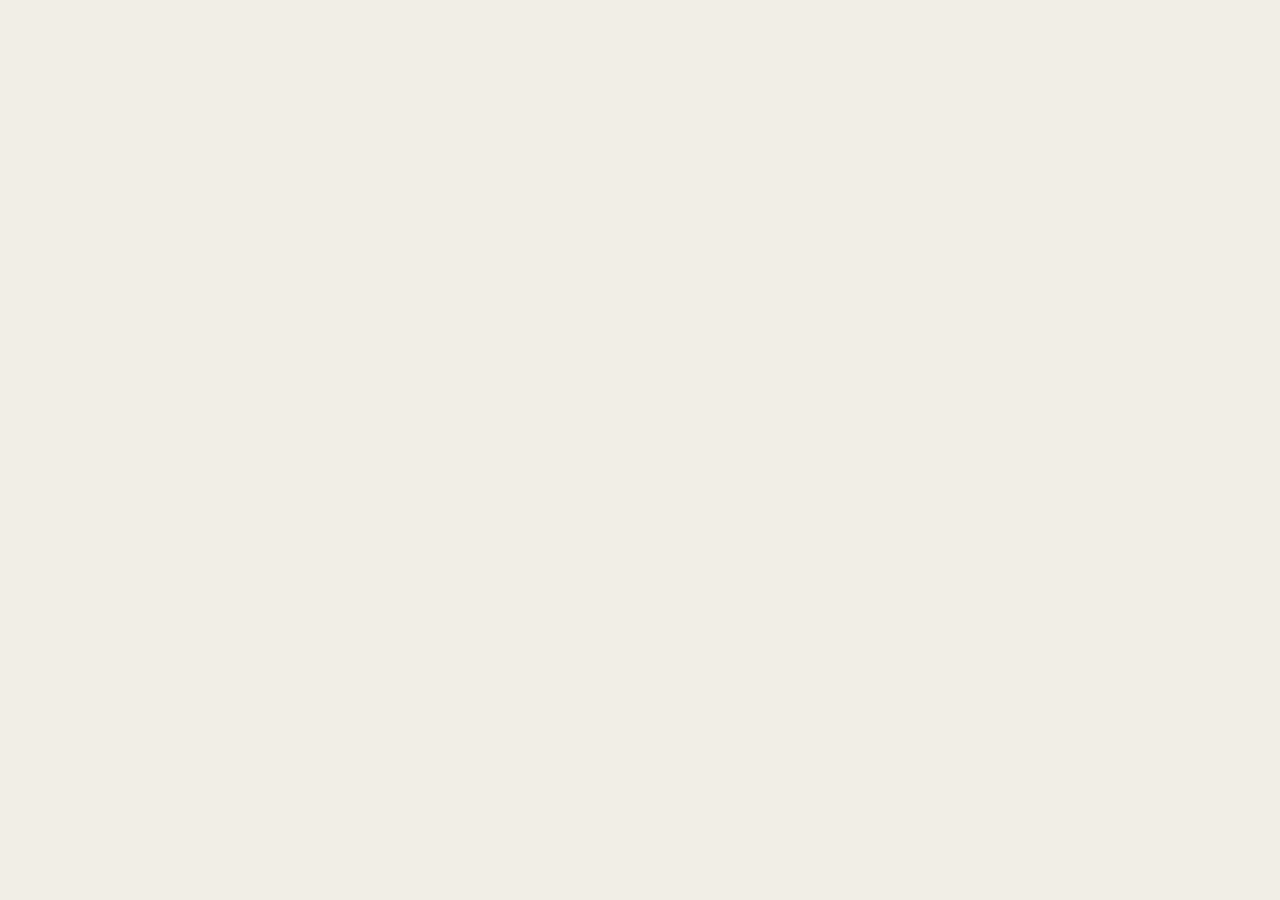
==== commit 98813618: "ecran mic: la 320px nimic nu mai iese din ecran (antet care se restrange, panouri cu min-width 0, im" ====
--- a/index.html
+++ b/index.html
@@ -2,6 +2,8 @@
 <html lang="en" data-version="2">
 <head>
 <meta charset="utf-8">
+<meta http-equiv="Content-Security-Policy" content="default-src 'self'; script-src 'self' 'unsafe-inline'; style-src 'self' 'unsafe-inline'; img-src 'self' data: blob:; font-src 'self' data:; media-src 'self' blob: data:; connect-src 'self'; worker-src 'self' blob:; object-src 'none'; base-uri 'self'; upgrade-insecure-requests">
+<!-- CSP prin meta: GitHub Pages nu permite antete HTTP. Fara frame-ancestors/form-action, pe care meta nu le accepta. -->
 <meta name="viewport" content="width=device-width, initial-scale=1, viewport-fit=cover">
 <meta name="color-scheme" content="light dark">
 <meta name="theme-color" content="#17616f">
@@ -558,11 +560,37 @@
   .print-area { display: block !important; }
   .print-area img { display: block; width: 100%; height: 100%; }
 }
+
+
+  /* regula casei: tinte de atingere pe mobil */
+  @media (pointer: coarse), (max-width: 700px) {
+    a { padding-block: 8px; }
+  }
 </style>
-<style id="pageStyle">@page { size: 100mm 150mm; margin: 0; }</style>
+<style id="pageStyle">@page { size: 100mm 150mm; margin: 0; }
+
+  /* regula casei: tinte de atingere pe mobil - titlul de acordeon se apasa */
+  @media (pointer: coarse), (max-width: 700px) {
+    summary { min-height: 34px; display: flex; align-items: center; }
+  }
+</style>
 <script type="application/ld+json">
 {"@context":"https://schema.org","@type":"WebApplication","name":"Photo Sheet","applicationCategory":"MultimediaApplication","operatingSystem":"Any (web browser)","url":"https://tekideki.github.io/Photo-Sheet/","description":"Passport and ID photo cropper with millimetre guides that prints a ready to cut sheet at 300 dpi. Photos never leave the browser.","offers":{"@type":"Offer","price":"0","priceCurrency":"EUR"},"author":{"@type":"Person","name":"Kristian Mario Miskovic","alternateName":"TekiDeki"},"license":"https://www.apache.org/licenses/LICENSE-2.0","isAccessibleForFree":true}
 </script>
+
+<style id="ecran-mic">
+/* regula casei: ecrane mici (320px) - nimic nu are voie sa iasa din ecran.
+   Blocul sta la finalul <head>, deci invinge stilurile de mai sus fara sa le rescrie. */
+@media (max-width: 380px) {
+  html, body { max-width: 100%; overflow-x: hidden; }
+  img, svg, canvas, video, table { max-width: 100%; }
+  /* antetul: selectul de limba si butonul de tema se pot strange si trec pe randul urmator */
+  header .tools, header .controls, .topbar .tools, .topbar .controls, .tools, .controls { flex-wrap: wrap; min-width: 0; }
+  header select, .tools select, .controls select, select#lang, select#lang-select, #lang-select { max-width: 100%; min-width: 0; }
+  /* panourile si cardurile se largestesc la cat incape */
+  .panel, .card, .sheet, .action, .action-main, .action-side, .source-panel, .panel-heading { min-width: 0; max-width: 100%; }
+  .chips, #cityChips { flex-wrap: wrap; }
+}
 </head>
 <body>
 
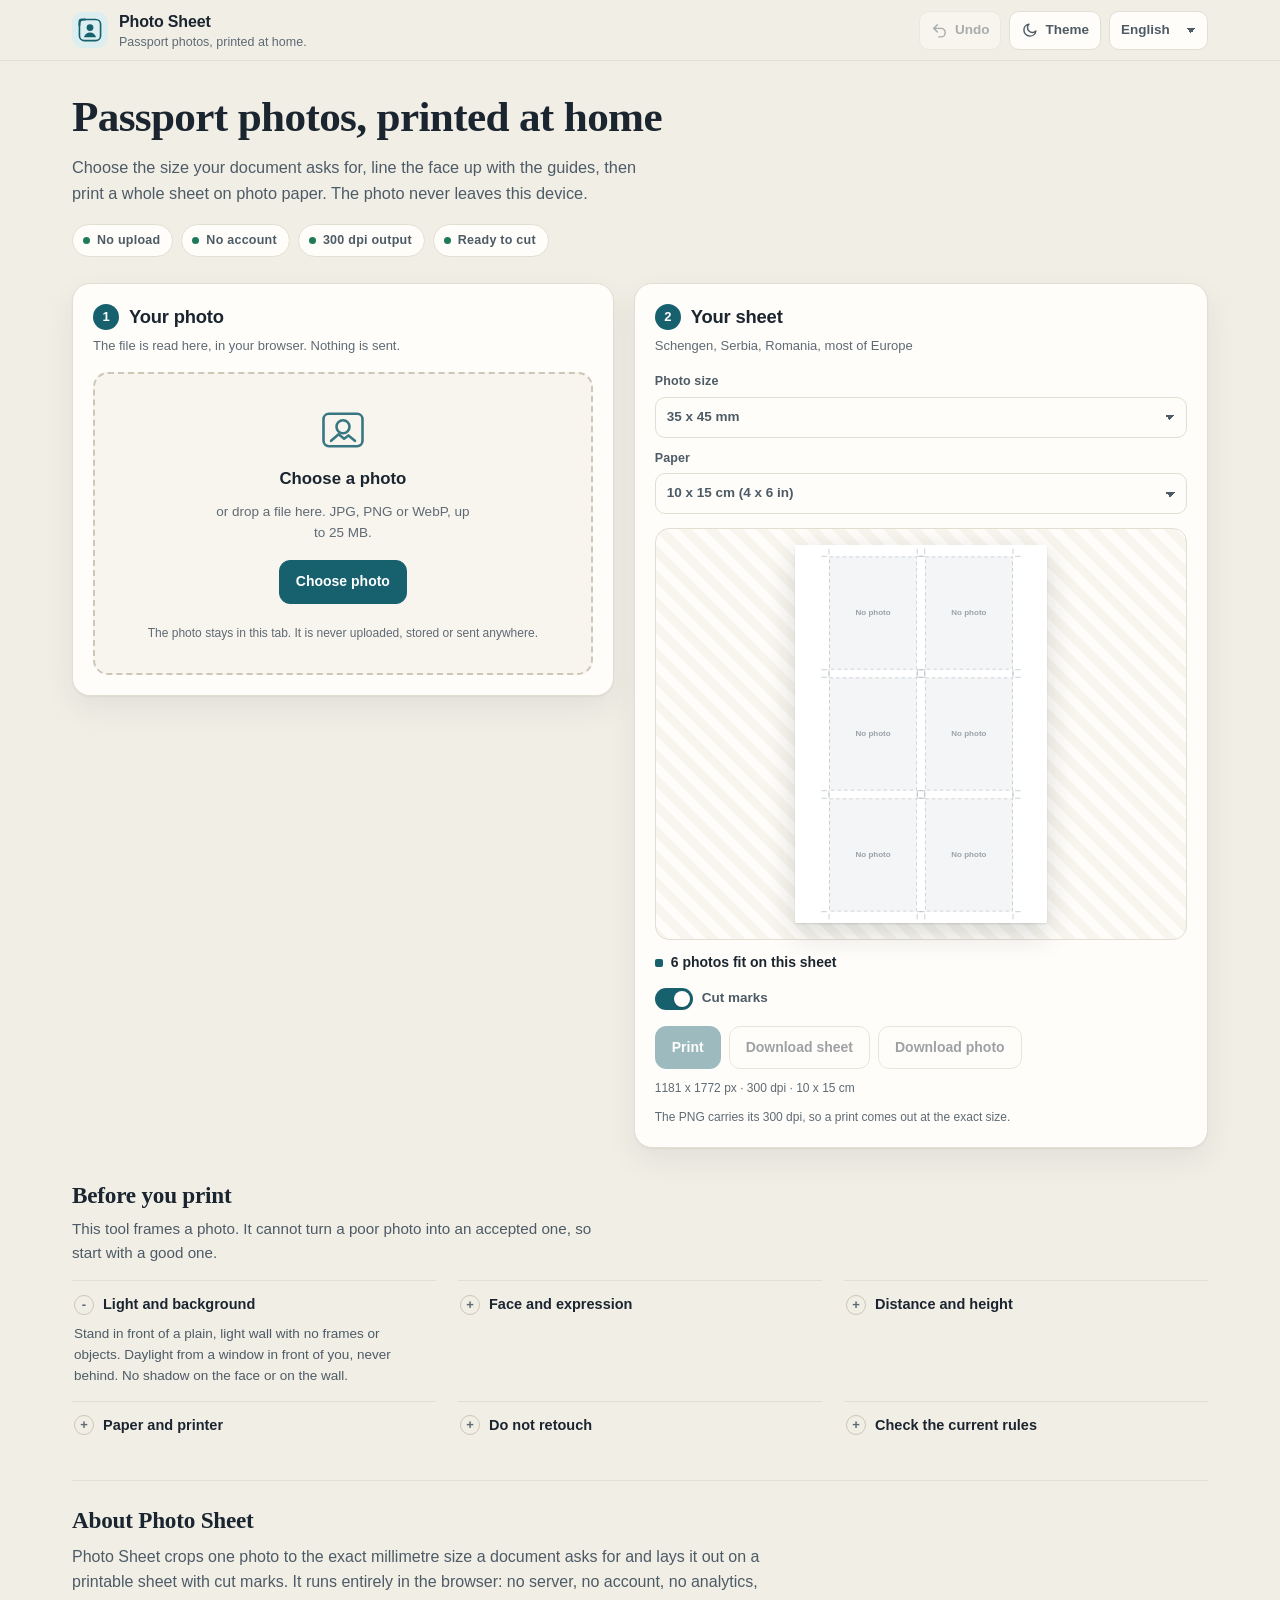
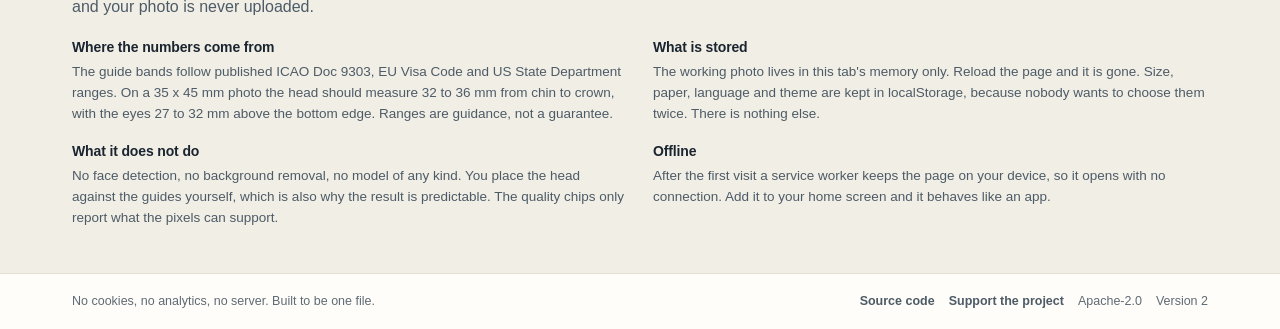
==== commit 8bedd908: "reparatie: blocul de stil pentru ecrane mici are acum </style> de inchidere Fara tag-ul de inchidere" ====
--- a/index.html
+++ b/index.html
@@ -591,6 +591,7 @@
   .panel, .card, .sheet, .action, .action-main, .action-side, .source-panel, .panel-heading { min-width: 0; max-width: 100%; }
   .chips, #cityChips { flex-wrap: wrap; }
 }
+</style>
 </head>
 <body>
 
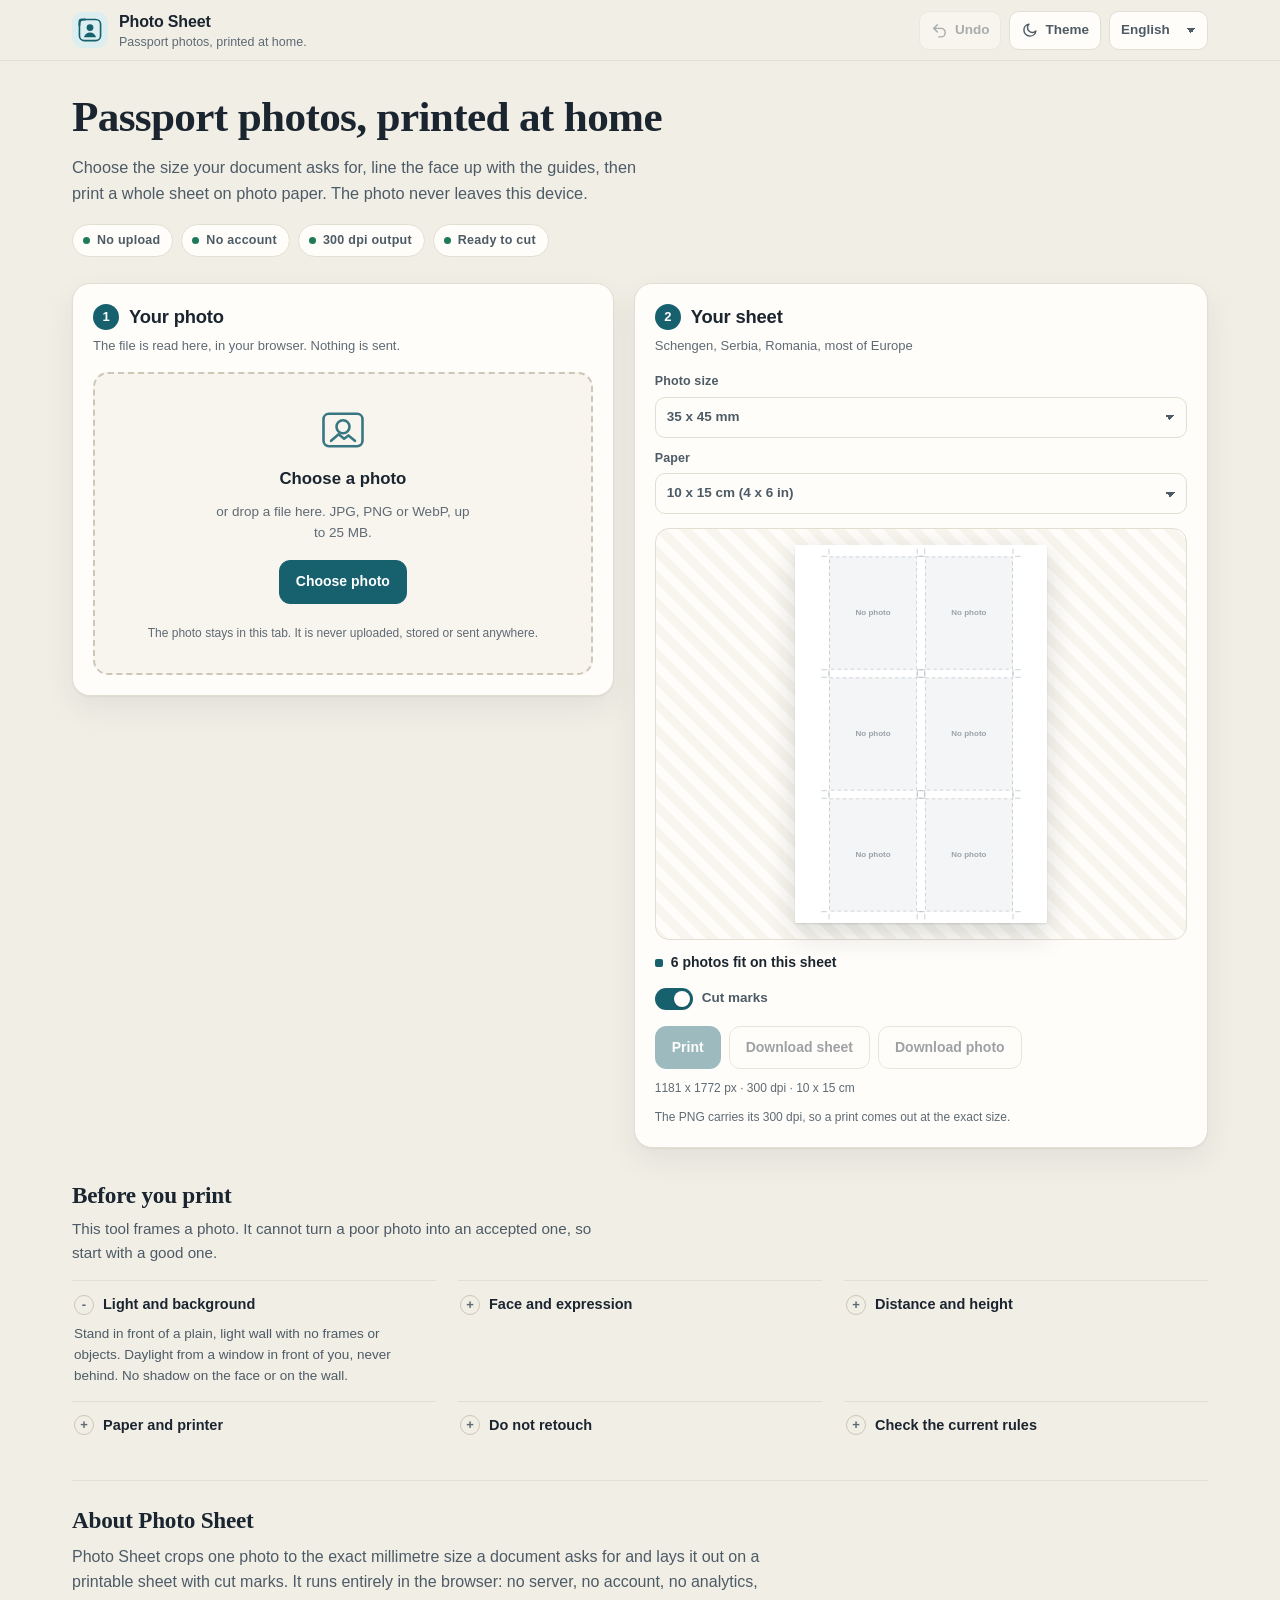
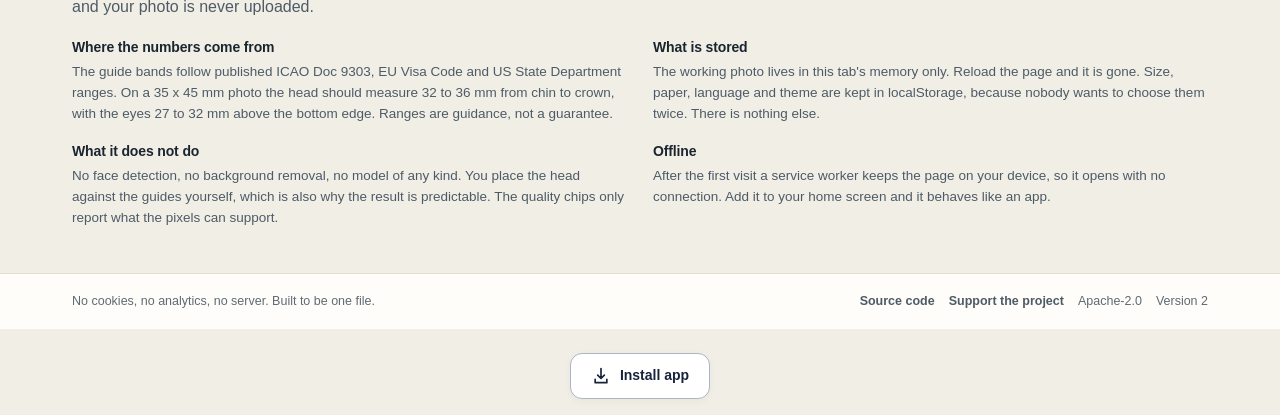
==== commit a466970b: "add install app button (shared component, 4 languages, iOS/Android fallback)" ====
--- a/index.html
+++ b/index.html
@@ -590,6 +590,55 @@
   /* panourile si cardurile se largestesc la cat incape */
   .panel, .card, .sheet, .action, .action-main, .action-side, .source-panel, .panel-heading { min-width: 0; max-width: 100%; }
   .chips, #cityChips { flex-wrap: wrap; }
+}
+</style>
+<style id="tinte-44">
+/* regula casei: pe telefon, tinta de atingere are cel putin 44x44px (WCAG 2.5.5, Apple HIG).
+   Se aplica doar pe pointer gros sau ecran mic, ca sa nu umfle interfata pe desktop.
+   `!important` e intentionat: e un prag de accesibilitate, nu o preferinta de stil, iar
+   fiecare unealta are propriile reguli de buton care ar castiga altfel.
+   Tabla jocurilor (`.cell`, `.tile`, `.slot`, `.key`) este lasata afara: acolo marimea
+   tintei e data de grila, nu de deget, si e tratata in blocul fiecarui joc. */
+@media (pointer: coarse), (max-width: 700px) {
+  html body :is(button, select, textarea, summary, [role="button"],
+      input:not([type="checkbox"]):not([type="radio"]):not([type="file"]):not([type="hidden"]),
+      label:has(input[type="checkbox"]), label:has(input[type="radio"]),
+      .check, .check-label, .switch, .btn, .button):not(.cell):not(.tile):not(.slot):not(.key) {
+    min-height: 44px !important;
+  }
+  html body :is(button, [role="button"], .btn, .button, .chip, .langbtn, .iconbtn, .icon-btn,
+      .btn-icon, .icon-button, .swatch, .switch, .tbtn, .buy, .skip):not(.cell):not(.tile):not(.slot):not(.key) {
+    display: inline-flex !important; align-items: center !important; justify-content: center !important;
+  }
+  html body :is(.iconbtn, .icon-btn, .btn-icon, .icon-button, .langbtn, .theme-toggle, .theme,
+      .swatch, .switch, .tbtn, .swap, .play-button, .stop-button, .undo, .buy,
+      .nav-btn, .editor-close, .round-btn, .chip-x, .close, .btn-close, .randomize-mini,
+      .history > button, .swatches > button) {
+    min-width: 44px !important; min-height: 44px !important;
+  }
+  html body :is(select, input[type="color"], input[type="number"], input[type="text"]) {
+    min-width: 44px !important;
+  }
+  html body :is(input[type="checkbox"], input[type="radio"]) { min-width: 24px !important; min-height: 24px !important; }
+  /* legaturile din afara textului curent (antet, subsol, navigatie); cele din propozitie
+     ramin legaturi de text, cum spune si exceptia pentru text din WCAG 2.5.5.
+     Cardurile-legatura isi pastreaza asezarea, doar inaltimea minima creste. */
+  html body a:not(p a):not(li a):not(td a):not(.gcard):not(.card) {
+    min-height: 44px !important; min-width: 44px !important;
+  }
+  html body :is(a.skip, .brand, a.buy) { display: inline-flex !important; align-items: center !important; }
+  /* barele care nu incapeau: se asaza pe doua randuri in loc sa iasa din ecran */
+  html body :is(nav, .nav, .navbar, .toolbar, .links, footer, .footnotes, .player-controls,
+      header, .topbar, .masthead, .app-header,
+      .topbar-actions, .header-actions, .hero-actions, .actions, .action-row,
+      .btn-row, .button-row, .controls, .controls-row, .filters,
+      .topbar-inner, .header-inner, .nav-inner, .bar-inner,
+      [class$="-inner"], [class$="-actions"]) {
+    flex-wrap: wrap !important;
+  }
+  html body input[type="range"] { height: 44px !important; }
+  /* campurile de fisier sunt suprapuse peste zona de tragere si nu trebuie sa iasa din ea */
+  html body :is(input[type="file"], input[type="color"], img, video, canvas) { max-width: 100% !important; }
 }
 </style>
 </head>
@@ -2261,5 +2310,146 @@
 }());
 </script>
 <!-- Photo Sheet 2 · single file build -->
+<!-- Buton de instalare TekiDeki (Apache-2.0). Sursa: studio/unelte/install-app/ - acelasi bloc în toate uneltele. -->
+<style>
+/* App-scoped install controls. Uses each app's existing theme; no external assets. */
+#td-install-section{box-sizing:border-box;width:100%;max-width:1160px;flex-shrink:0;text-align:center;margin:24px auto 16px;padding:0 16px;color:var(--text,var(--text-color,#17233b))}
+#td-install-section[hidden],#td-install-dialog [hidden]{display:none!important}
+#td-install-button,#td-install-close{box-sizing:border-box;display:inline-flex;align-items:center;justify-content:center;gap:9px;width:auto;max-width:100%;min-height:46px;padding:11px 20px;border:1px solid var(--border,var(--border-color,#aab6c6));border-radius:12px;background:var(--card,var(--card-bg,var(--bg-2,#fff)));color:var(--text,var(--text-color,#17233b));font:600 14px/1.5 -apple-system,BlinkMacSystemFont,'Segoe UI',sans-serif;letter-spacing:normal;cursor:pointer;text-transform:none;white-space:normal;overflow-wrap:anywhere;box-shadow:0 2px 8px #0000000a;touch-action:manipulation}
+#td-install-button:hover,#td-install-close:hover{box-shadow:0 3px 14px #00000020}
+#td-install-button:focus-visible,#td-install-close:focus-visible{outline:3px solid currentColor;outline-offset:4px}
+#td-install-button:disabled{opacity:.65;cursor:wait}
+#td-install-button svg{flex:0 0 20px;width:20px;height:20px}
+#td-install-status{font:400 13px/1.6 -apple-system,BlinkMacSystemFont,'Segoe UI',sans-serif;color:inherit;max-width:600px;margin:10px auto 0;overflow-wrap:anywhere}
+#td-install-status:empty{display:none}
+#td-install-dialog{box-sizing:border-box;position:fixed;inset:0;width:480px;max-width:calc(100vw - 32px);max-height:calc(100vh - 32px);max-height:calc(100dvh - 32px);margin:auto;padding:24px;border:1px solid var(--border,var(--border-color,#aab6c6));border-radius:18px;background:var(--card,var(--card-bg,var(--bg-2,#fff)));color:var(--text,var(--text-color,#17233b));box-shadow:0 16px 64px #00000050;text-align:left;font:400 14px/1.65 -apple-system,BlinkMacSystemFont,'Segoe UI',sans-serif;overflow:auto;overflow-wrap:anywhere}
+#td-install-dialog::backdrop{background:#0009}
+#td-install-title{font:700 21px/1.3 -apple-system,BlinkMacSystemFont,'Segoe UI',sans-serif;color:inherit;margin:0 0 14px;letter-spacing:normal}
+#td-install-dialog p{font:inherit;color:inherit;margin:0 0 14px}
+#td-install-secure{font-weight:650!important}
+#td-install-close{margin-top:4px}
+@media(prefers-reduced-motion:reduce){#td-install-button,#td-install-close{transition:none!important}}
+</style>
+<section id="td-install-section" aria-label="App installation">
+  <button type="button" id="td-install-button" aria-haspopup="dialog" aria-controls="td-install-dialog"><svg aria-hidden="true" focusable="false" viewBox="0 0 24 24" width="20" height="20" fill="none" stroke="currentColor" stroke-width="2" stroke-linecap="round" stroke-linejoin="round"><path d="M12 3v12m-4-4 4 4 4-4M5 16v4h14v-4"/></svg><span id="td-install-label">Install app</span></button>
+  <p id="td-install-status" role="status" aria-live="polite"></p>
+</section>
+<dialog id="td-install-dialog" aria-labelledby="td-install-title" aria-describedby="td-install-intro">
+  <h2 id="td-install-title">Install this app</h2>
+  <p id="td-install-intro"></p>
+  <p id="td-install-secure" hidden></p>
+  <p id="td-install-ios"></p>
+  <p id="td-install-android"></p>
+  <p id="td-install-desktop"></p>
+  <p id="td-install-note"></p>
+  <button type="button" id="td-install-close" autofocus>Close</button>
+</dialog>
+<script>/* SPDX-License-Identifier: Apache-2.0
+ * Copyright 2026 Kristian Mario Mišković (TekiDeki).
+ * Optional native installation and honest browser-specific fallback. No storage or network calls. */
+(function () {
+  'use strict';
+  const translations = {
+    en: {
+      install:'Install app',title:'Install this app',close:'Close',
+      intro:'Install a web app or shortcut using your browser. Available options depend on the device and browser.',
+      ios:'iPhone / iPad: open this page in Safari. Tap Share → Add to Home Screen → Add. Enable “Open as Web App” if that option is shown.',
+      android:'Android: open the browser menu (⋮), then choose Install app or Add to Home screen, if available.',
+      desktop:'Desktop: use the install icon in the address bar or an Install this site as an app option in your browser menu, if available.',
+      note:'If no installation option is available, try a compatible browser such as Chrome or Edge, or save a bookmark. A browser tab cannot always detect an existing installation; you may already find the app in your launcher. This button cannot force installation.',
+      secure:'Installation needs HTTPS or localhost. Open the public HTTPS app instead of a downloaded file or an insecure HTTP address.',
+      error:'The native installation dialog could not be opened. You can use these browser steps instead.',
+      accepted:'Continue in your browser to finish installation.',dismissed:'Installation was not confirmed. You can try again later or use the browser menu.'
+    },
+    ro: {
+      install:'Instalează aplicația',title:'Instalează această aplicație',close:'Închide',
+      intro:'Instalează o aplicație web sau o scurtătură din browser. Opțiunile disponibile depind de dispozitiv și browser.',
+      ios:'iPhone / iPad: deschide pagina în Safari. Apasă Partajare → Adăugați pe ecranul principal → Adăugați. Activează „Deschideți ca aplicație web” dacă apare această opțiune.',
+      android:'Android: deschide meniul browserului (⋮), apoi alege Instalează aplicația sau Adaugă pe ecranul de pornire, dacă opțiunea există.',
+      desktop:'Calculator: folosește pictograma de instalare din bara de adrese sau opțiunea Instalează acest site ca aplicație din meniul browserului, dacă este disponibilă.',
+      note:'Dacă nu există opțiune de instalare, încearcă un browser compatibil, precum Chrome sau Edge, ori salvează un semn de carte. O filă de browser nu poate detecta mereu o instalare existentă; aplicația poate fi deja în lista ta de aplicații. Butonul nu poate forța instalarea.',
+      secure:'Instalarea necesită HTTPS sau localhost. Deschide aplicația publică HTTPS, nu un fișier descărcat sau o adresă HTTP nesigură.',
+      error:'Dialogul nativ de instalare nu a putut fi deschis. Poți urma pașii browserului de mai jos.',
+      accepted:'Continuă în browser pentru a finaliza instalarea.',dismissed:'Instalarea nu a fost confirmată. Poți încerca mai târziu sau din meniul browserului.'
+    },
+    'sr-latn': {
+      install:'Instaliraj aplikaciju',title:'Instaliraj ovu aplikaciju',close:'Zatvori',
+      intro:'Instalirajte veb-aplikaciju ili prečicu preko pregledača. Dostupne opcije zavise od uređaja i pregledača.',
+      ios:'iPhone / iPad: otvorite stranicu u Safari pregledaču. Izaberite Deli → Dodaj na početni ekran → Dodaj. Uključite „Otvori kao veb-aplikaciju” ako je ponuđeno.',
+      android:'Android: otvorite meni pregledača (⋮), zatim izaberite Instaliraj aplikaciju ili Dodaj na početni ekran, ako je dostupno.',
+      desktop:'Računar: koristite ikonu za instaliranje u adresnoj traci ili opciju Instaliraj ovaj sajt kao aplikaciju u meniju pregledača, ako postoji.',
+      note:'Ako nema opcije za instaliranje, pokušajte kompatibilan pregledač poput Chrome-a ili Edge-a, ili sačuvajte obeleživač. Kartica pregledača ne može uvek da prepozna postojeću instalaciju; aplikacija je možda već na vašoj listi aplikacija. Ovo dugme ne može da nametne instalaciju.',
+      secure:'Instalacija zahteva HTTPS ili localhost. Otvorite javnu HTTPS aplikaciju, a ne preuzetu datoteku ili nebezbednu HTTP adresu.',
+      error:'Izvorni dijalog za instalaciju nije mogao da se otvori. Umesto toga pratite ove korake u pregledaču.',
+      accepted:'Nastavite u pregledaču da završite instalaciju.',dismissed:'Instalacija nije potvrđena. Pokušajte kasnije ili preko menija pregledača.'
+    },
+    'sr-cyrl': {
+      install:'Инсталирај апликацију',title:'Инсталирај ову апликацију',close:'Затвори',
+      intro:'Инсталирајте веб-апликацију или пречицу преко прегледача. Доступне опције зависе од уређаја и прегледача.',
+      ios:'iPhone / iPad: отворите страницу у Safari прегледачу. Изаберите Дели → Додај на почетни екран → Додај. Укључите „Отвори као веб-апликацију” ако је понуђено.',
+      android:'Android: отворите мени прегледача (⋮), затим изаберите Инсталирај апликацију или Додај на почетни екран, ако је доступно.',
+      desktop:'Рачунар: користите икону за инсталирање у адресној траци или опцију Инсталирај овај сајт као апликацију у менију прегледача, ако постоји.',
+      note:'Ако нема опције за инсталирање, покушајте компатибилан прегледач попут Chrome-а или Edge-а, или сачувајте обележивач. Картица прегледача не може увек да препозна постојећу инсталацију; апликација је можда већ на вашој листи апликација. Ово дугме не може да наметне инсталацију.',
+      secure:'Инсталација захтева HTTPS или localhost. Отворите јавну HTTPS апликацију, а не преузету датотеку или небезбедну HTTP адресу.',
+      error:'Изворни дијалог за инсталацију није могао да се отвори. Уместо тога пратите ове кораке у прегледачу.',
+      accepted:'Наставите у прегледачу да завршите инсталацију.',dismissed:'Инсталација није потврђена. Покушајте касније или преко менија прегледача.'
+    }
+  };
+  const section=document.getElementById('td-install-section');
+  const button=document.getElementById('td-install-button');
+  const dialog=document.getElementById('td-install-dialog');
+  const status=document.getElementById('td-install-status');
+  const close=document.getElementById('td-install-close');
+  const standalone=matchMedia('(display-mode: standalone)');
+  const minimal=matchMedia('(display-mode: minimal-ui)');
+  const overlay=matchMedia('(display-mode: window-controls-overlay)');
+  let installed=false, pending=null, busy=false, error=false, statusKey=null;
+  function t(){
+    const lang=(document.documentElement.lang||'en').toLowerCase();
+    const key=lang.startsWith('sr')?(lang.includes('cyrl')?'sr-cyrl':'sr-latn'):lang.split('-')[0];
+    return Object.hasOwn(translations,key)?translations[key]:translations.en;
+  }
+  function isInstalled(){return installed||standalone.matches||minimal.matches||overlay.matches||navigator.standalone===true;}
+  function refresh(){
+    const text=t();section.hidden=isInstalled();
+    section.setAttribute('aria-label',text.title);
+    document.getElementById('td-install-label').textContent=text.install;
+    document.getElementById('td-install-title').textContent=text.title;
+    document.getElementById('td-install-intro').textContent=error?text.error:text.intro;
+    for(const key of ['ios','android','desktop','note','secure'])document.getElementById('td-install-'+key).textContent=text[key];
+    document.getElementById('td-install-secure').hidden=isSecureContext&&location.protocol!=='file:';
+    close.textContent=text.close;status.textContent=statusKey?text[statusKey]:'';
+    if(isInstalled()&&dialog.open)dialog.close();
+  }
+  function help(failed=false){
+    error=failed;refresh();
+    if(typeof dialog.showModal==='function'){if(!dialog.open)dialog.showModal();}
+    else {const text=t();alert([failed?text.error:text.intro,...(!isSecureContext||location.protocol==='file:'?[text.secure]:[]),text.ios,text.android,text.desktop,text.note].join('\n\n'));}
+  }
+  window.addEventListener('beforeinstallprompt',event=>{
+    if(isInstalled())return;event.preventDefault();pending=event;refresh();
+  });
+  button.addEventListener('click',async()=>{
+    if(busy||isInstalled())return;
+    if(!pending||!isSecureContext||location.protocol==='file:'){help();return;}
+    const prompt=pending;pending=null;busy=true;button.disabled=true;statusKey=null;refresh();
+    try{
+      await prompt.prompt();
+      const choice=await prompt.userChoice;
+      if(!isInstalled())statusKey=choice?.outcome==='accepted'?'accepted':'dismissed';
+    }catch(_){help(true);}
+    finally{busy=false;button.disabled=false;refresh();}
+  });
+  close.addEventListener('click',()=>dialog.close());
+  window.addEventListener('appinstalled',()=>{installed=true;pending=null;statusKey=null;refresh();});
+  for(const query of [standalone,minimal,overlay]){
+    if(query.addEventListener)query.addEventListener('change',refresh);
+    else if(query.addListener)query.addListener(refresh);
+  }
+  refresh();
+  new MutationObserver(refresh).observe(document.documentElement,{attributes:true,attributeFilter:['lang']});
+})();
+</script>
+
 </body>
 </html>
